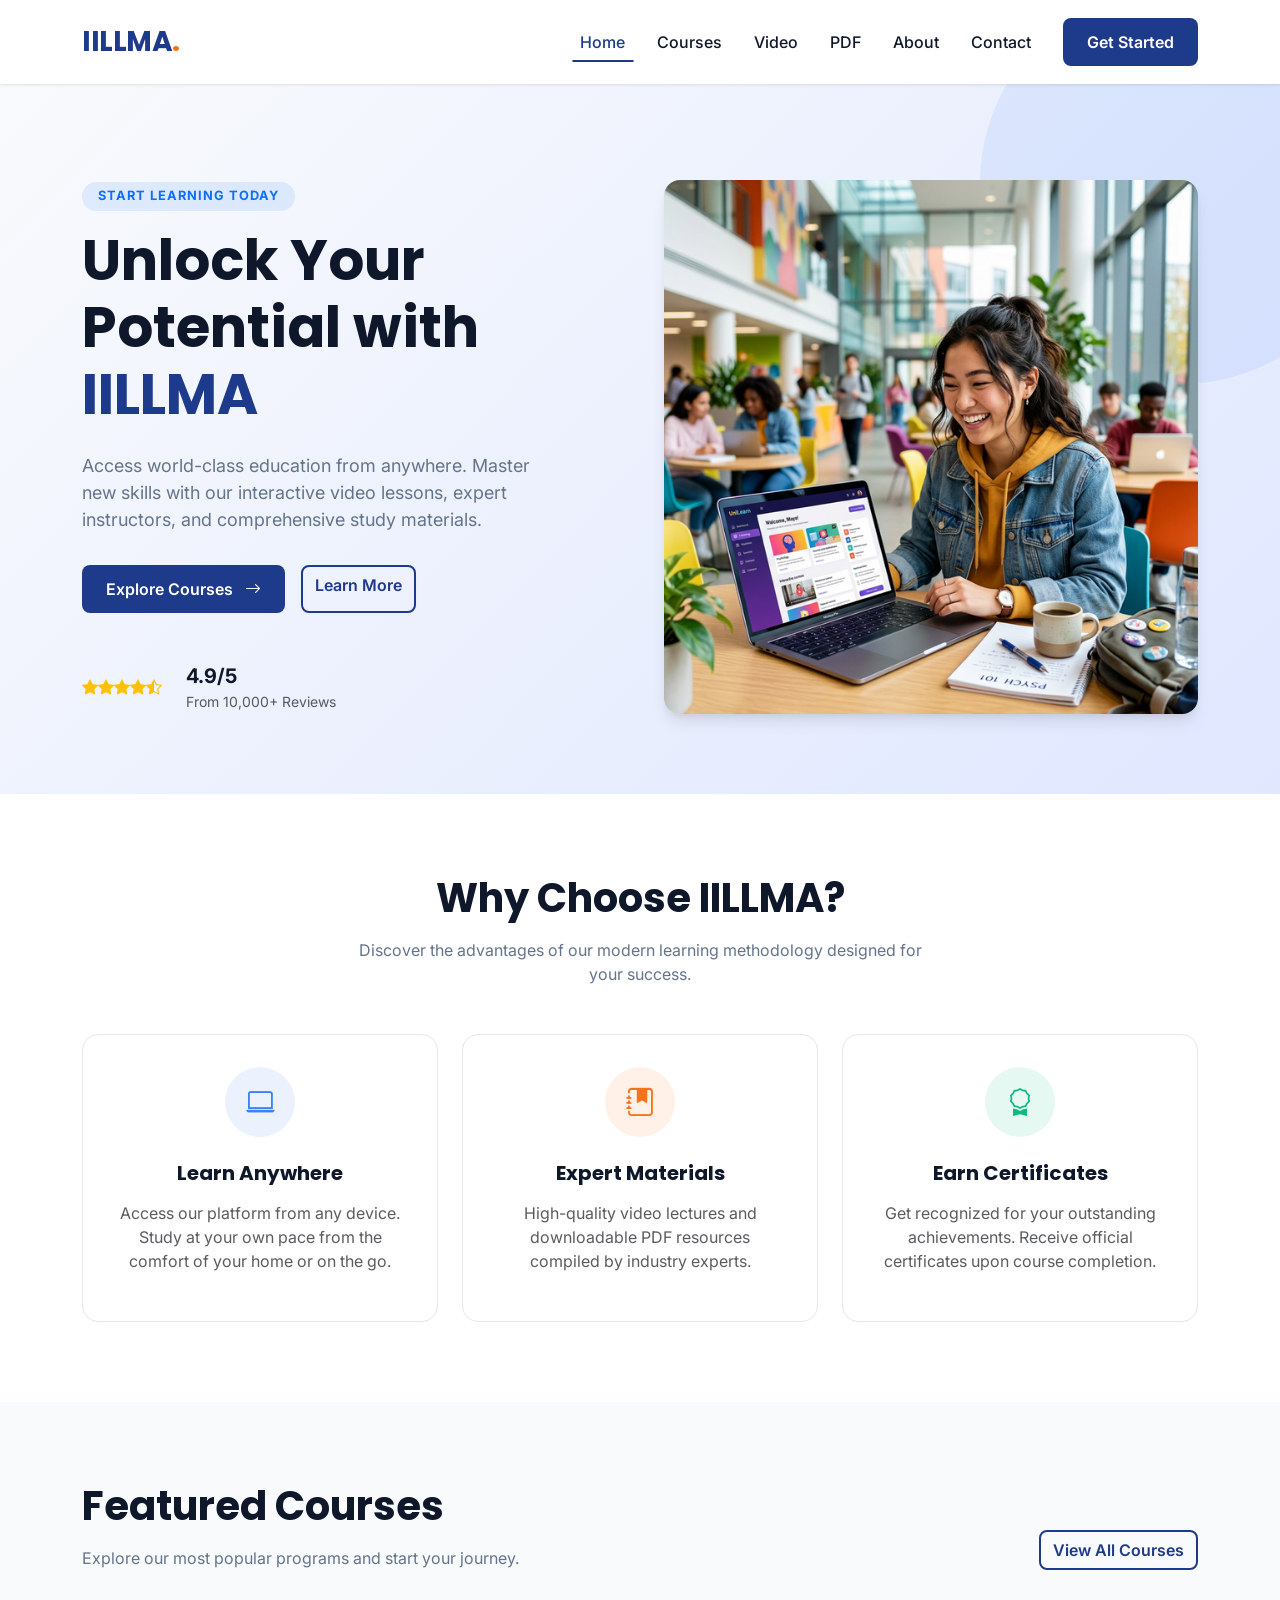
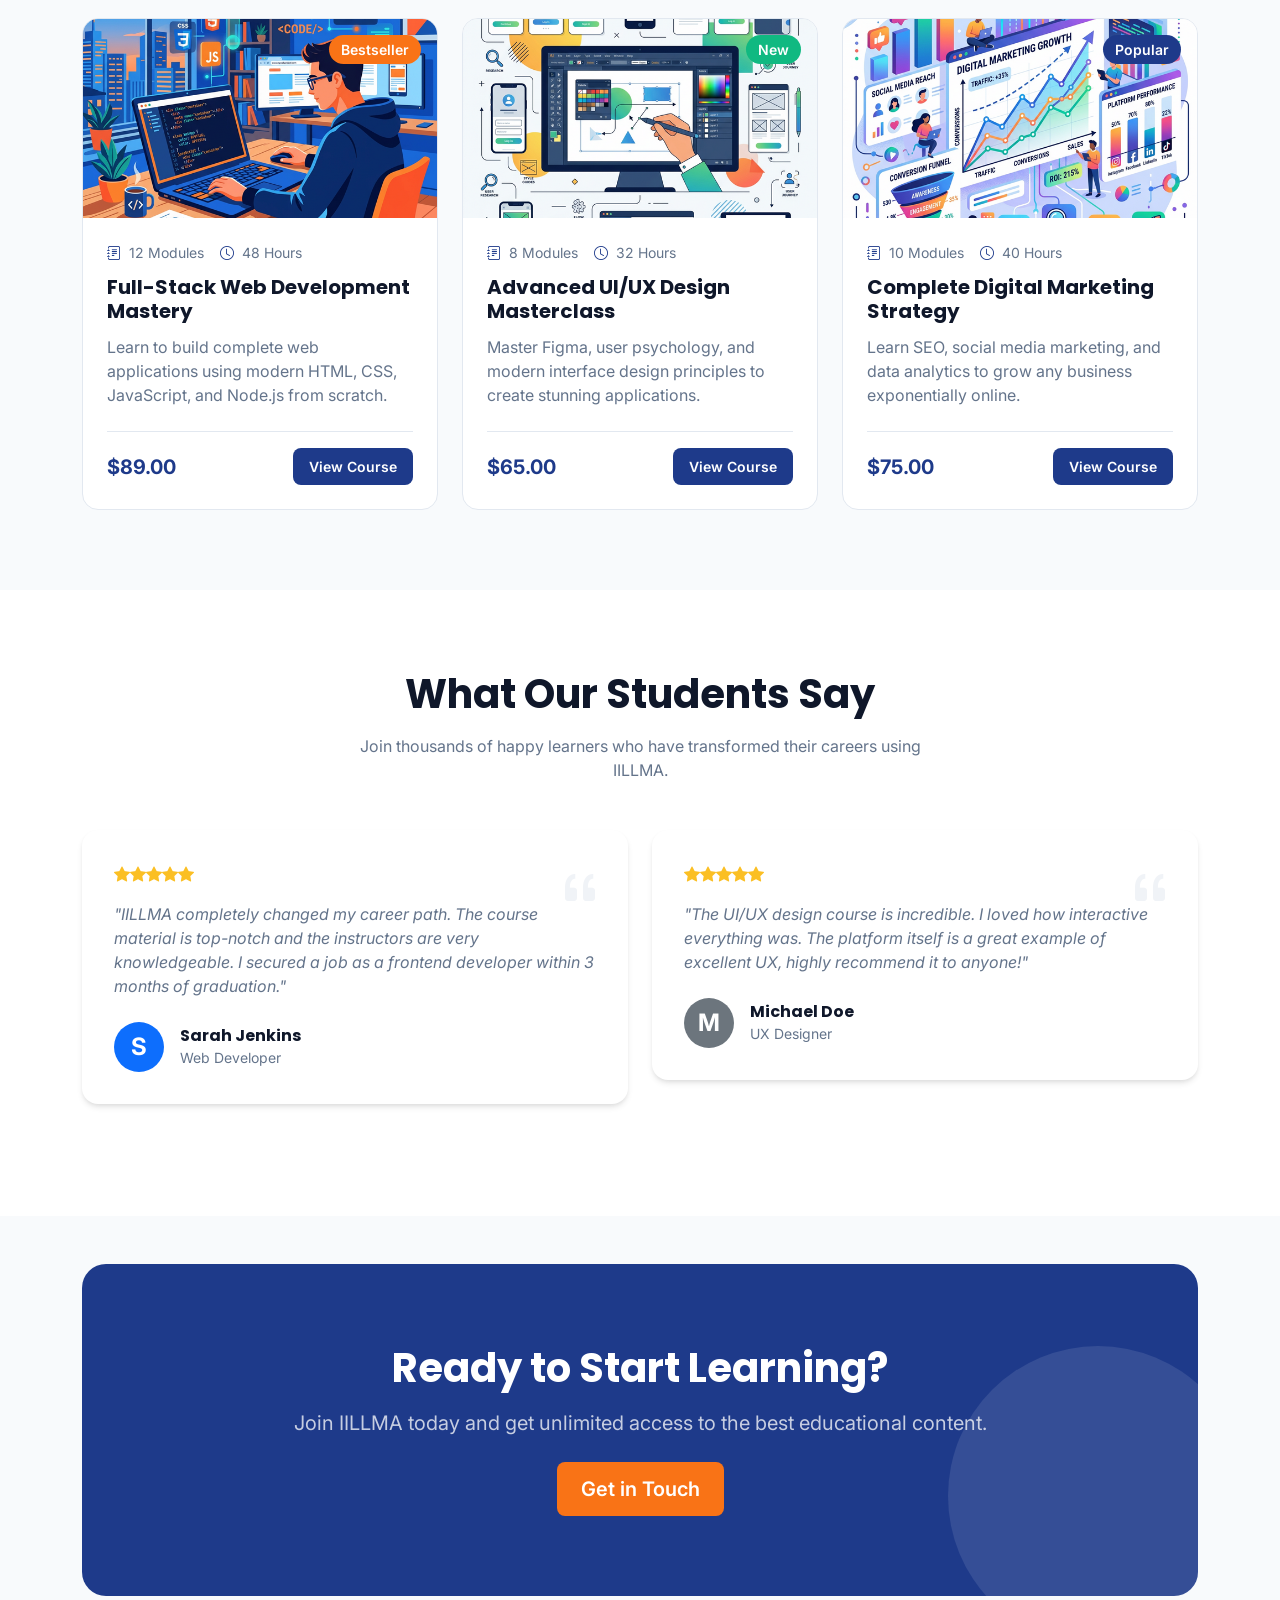
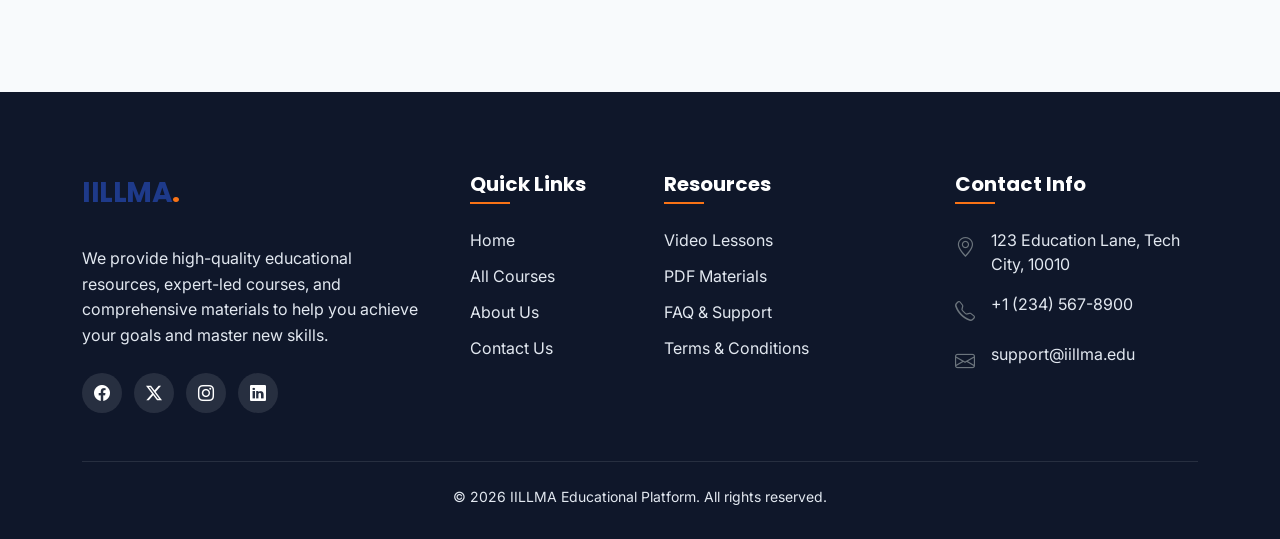
==== iillma/index.html @ f99dbc89 "update" ====
<!DOCTYPE html>
<html lang="en">
<head>
  <meta charset="UTF-8">
  <meta name="viewport" content="width=device-width, initial-scale=1.0">
  <meta name="description" content="IILLMA - Modern Educational Platform. Learn online with high-quality courses, videos, and PDF resources.">
  <title>IILLMA | Modern Educational Platform</title>
  
  <!-- Bootstrap 5 CSS -->
  <link href="https://cdn.jsdelivr.net/npm/bootstrap@5.3.2/dist/css/bootstrap.min.css" rel="stylesheet">
  <!-- Bootstrap Icons -->
  <link rel="stylesheet" href="https://cdn.jsdelivr.net/npm/bootstrap-icons@1.11.1/font/bootstrap-icons.css">
  <!-- Custom CSS -->
  <link rel="stylesheet" href="css/style.css">
</head>
<body>

  <!-- Navigation -->
  <nav class="navbar navbar-expand-lg sticky-top">
    <div class="container">
      <a class="navbar-brand brand-font" href="index.html">IILLMA<span style="color: var(--secondary)">.</span></a>
      <button class="navbar-toggler" type="button" data-bs-toggle="collapse" data-bs-target="#navbarNav">
        <span class="navbar-toggler-icon"></span>
      </button>
      <div class="collapse navbar-collapse" id="navbarNav">
        <ul class="navbar-nav ms-auto align-items-lg-center">
          <li class="nav-item"><a class="nav-link" href="index.html">Home</a></li>
          <li class="nav-item"><a class="nav-link" href="courses.html">Courses</a></li>
          <li class="nav-item"><a class="nav-link" href="video.html">Video</a></li>
          <li class="nav-item"><a class="nav-link" href="pdf.html">PDF</a></li>
          <li class="nav-item"><a class="nav-link" href="about.html">About</a></li>
          <li class="nav-item"><a class="nav-link" href="contact.html">Contact</a></li>
          <li class="nav-item ms-lg-3 mt-3 mt-lg-0">
            <a href="courses.html" class="btn btn-primary-custom d-block d-lg-inline-block">Get Started</a>
          </li>
        </ul>
      </div>
    </div>
  </nav>

  <!-- Hero Section -->
  <section class="hero-section">
    <div class="container">
      <div class="row align-items-center g-5">
        <div class="col-lg-6 hero-content">
          <span class="badge bg-primary bg-opacity-10 text-primary mb-3 py-2 px-3 rounded-pill text-uppercase" style="font-size: 0.8rem; letter-spacing: 1px;">Start Learning Today</span>
          <h1 class="hero-title">Unlock Your Potential with <span>IILLMA</span></h1>
          <p class="hero-subtitle">Access world-class education from anywhere. Master new skills with our interactive video lessons, expert instructors, and comprehensive study materials.</p>
          <div class="d-flex gap-3 flex-wrap">
            <a href="courses.html" class="btn btn-primary-custom">Explore Courses <i class="bi bi-arrow-right ms-2"></i></a>
            <a href="#benefits" class="btn btn-outline-custom">Learn More</a>
          </div>
          
          <div class="d-flex align-items-center mt-5 gap-4">
            <div class="d-flex">
              <i class="bi bi-star-fill text-warning"></i>
              <i class="bi bi-star-fill text-warning"></i>
              <i class="bi bi-star-fill text-warning"></i>
              <i class="bi bi-star-fill text-warning"></i>
              <i class="bi bi-star-half text-warning"></i>
            </div>
            <div>
              <span class="fw-bold fs-5">4.9/5</span>
              <span class="text-muted d-block" style="font-size: 0.875rem;">From 10,000+ Reviews</span>
            </div>
          </div>
        </div>
        <div class="col-lg-6">
          <div class="hero-image-wrapper">
            <img src="images/hero.png" alt="Student learning online" class="hero-image">
          </div>
        </div>
      </div>
    </div>
  </section>

  <!-- Benefits Section -->
  <section id="benefits" class="section-padding bg-white">
    <div class="container">
      <div class="section-title">
        <h2>Why Choose IILLMA?</h2>
        <p>Discover the advantages of our modern learning methodology designed for your success.</p>
      </div>
      <div class="row g-4">
        <div class="col-md-4">
          <div class="feature-box">
            <div class="feature-icon"><i class="bi bi-laptop"></i></div>
            <h4>Learn Anywhere</h4>
            <p class="text-muted">Access our platform from any device. Study at your own pace from the comfort of your home or on the go.</p>
          </div>
        </div>
        <div class="col-md-4">
          <div class="feature-box">
            <div class="feature-icon" style="background: rgba(249, 115, 22, 0.1); color: var(--secondary)"><i class="bi bi-journal-bookmark-fill"></i></div>
            <h4>Expert Materials</h4>
            <p class="text-muted">High-quality video lectures and downloadable PDF resources compiled by industry experts.</p>
          </div>
        </div>
        <div class="col-md-4">
          <div class="feature-box">
            <div class="feature-icon" style="background: rgba(16, 185, 129, 0.1); color: #10b981"><i class="bi bi-award"></i></div>
            <h4>Earn Certificates</h4>
            <p class="text-muted">Get recognized for your outstanding achievements. Receive official certificates upon course completion.</p>
          </div>
        </div>
      </div>
    </div>
  </section>

  <!-- Featured Courses Section -->
  <section class="section-padding">
    <div class="container">
      <div class="d-flex justify-content-between align-items-end mb-5">
        <div class="section-title text-start mb-0">
          <h2>Featured Courses</h2>
          <p>Explore our most popular programs and start your journey.</p>
        </div>
        <a href="courses.html" class="btn btn-outline-custom d-none d-md-inline-block">View All Courses</a>
      </div>
      
      <div class="row g-4">
        <!-- Course 1 -->
        <div class="col-lg-4 col-md-6">
          <div class="modern-card">
            <div class="card-img-wrapper">
              <span class="card-badge">Bestseller</span>
              <img src="images/course1.png" class="card-img-top" alt="Web Development Mastery">
            </div>
            <div class="modern-card-body">
              <div class="card-meta">
                <span><i class="bi bi-journal-text"></i> 12 Modules</span>
                <span><i class="bi bi-clock"></i> 48 Hours</span>
              </div>
              <h3 class="modern-card-title">Full-Stack Web Development Mastery</h3>
              <p class="modern-card-text">Learn to build complete web applications using modern HTML, CSS, JavaScript, and Node.js from scratch.</p>
              <div class="card-footer-custom">
                <span class="course-price">$89.00</span>
                <a href="courses.html" class="btn btn-primary-custom py-2 px-3" style="font-size: 0.875rem;">View Course</a>
              </div>
            </div>
          </div>
        </div>
        
        <!-- Course 2 -->
        <div class="col-lg-4 col-md-6">
          <div class="modern-card">
            <div class="card-img-wrapper">
              <span class="card-badge" style="background: #10b981;">New</span>
              <img src="images/course2.png" class="card-img-top" alt="UI/UX Design Masterclass">
            </div>
            <div class="modern-card-body">
              <div class="card-meta">
                <span><i class="bi bi-journal-text"></i> 8 Modules</span>
                <span><i class="bi bi-clock"></i> 32 Hours</span>
              </div>
              <h3 class="modern-card-title">Advanced UI/UX Design Masterclass</h3>
              <p class="modern-card-text">Master Figma, user psychology, and modern interface design principles to create stunning applications.</p>
              <div class="card-footer-custom">
                <span class="course-price">$65.00</span>
                <a href="courses.html" class="btn btn-primary-custom py-2 px-3" style="font-size: 0.875rem;">View Course</a>
              </div>
            </div>
          </div>
        </div>
        
        <!-- Course 3 -->
        <div class="col-lg-4 col-md-6">
          <div class="modern-card">
            <div class="card-img-wrapper">
              <span class="card-badge" style="background: var(--primary);">Popular</span>
              <img src="images/course3.png" class="card-img-top" alt="Digital Marketing Strategy">
            </div>
            <div class="modern-card-body">
              <div class="card-meta">
                <span><i class="bi bi-journal-text"></i> 10 Modules</span>
                <span><i class="bi bi-clock"></i> 40 Hours</span>
              </div>
              <h3 class="modern-card-title">Complete Digital Marketing Strategy</h3>
              <p class="modern-card-text">Learn SEO, social media marketing, and data analytics to grow any business exponentially online.</p>
              <div class="card-footer-custom">
                <span class="course-price">$75.00</span>
                <a href="courses.html" class="btn btn-primary-custom py-2 px-3" style="font-size: 0.875rem;">View Course</a>
              </div>
            </div>
          </div>
        </div>
      </div>
      <div class="text-center mt-4 d-md-none">
        <a href="courses.html" class="btn btn-outline-custom">View All Courses</a>
      </div>
    </div>
  </section>

  <!-- Testimonials Section -->
  <section class="section-padding bg-white">
    <div class="container">
      <div class="section-title">
        <h2>What Our Students Say</h2>
        <p>Join thousands of happy learners who have transformed their careers using IILLMA.</p>
      </div>
      <div class="row g-4">
        <div class="col-md-6">
          <div class="testimonial-card">
            <i class="bi bi-quote quote-icon"></i>
            <div class="rating">
              <i class="bi bi-star-fill"></i><i class="bi bi-star-fill"></i><i class="bi bi-star-fill"></i><i class="bi bi-star-fill"></i><i class="bi bi-star-fill"></i>
            </div>
            <p class="testimonial-text">"IILLMA completely changed my career path. The course material is top-notch and the instructors are very knowledgeable. I secured a job as a frontend developer within 3 months of graduation."</p>
            <div class="client-info">
              <div class="client-img bg-primary text-white d-flex align-items-center justify-content-center fs-4 fw-bold">S</div>
              <div class="client-details">
                <h5>Sarah Jenkins</h5>
                <span>Web Developer</span>
              </div>
            </div>
          </div>
        </div>
        <div class="col-md-6">
          <div class="testimonial-card">
            <i class="bi bi-quote quote-icon"></i>
            <div class="rating">
              <i class="bi bi-star-fill"></i><i class="bi bi-star-fill"></i><i class="bi bi-star-fill"></i><i class="bi bi-star-fill"></i><i class="bi bi-star-fill"></i>
            </div>
            <p class="testimonial-text">"The UI/UX design course is incredible. I loved how interactive everything was. The platform itself is a great example of excellent UX, highly recommend it to anyone!"</p>
            <div class="client-info">
              <div class="client-img bg-secondary text-white d-flex align-items-center justify-content-center fs-4 fw-bold">M</div>
              <div class="client-details">
                <h5>Michael Doe</h5>
                <span>UX Designer</span>
              </div>
            </div>
          </div>
        </div>
      </div>
    </div>
  </section>

  <!-- Call to Action -->
  <section class="container pb-5">
    <div class="cta-section">
      <div class="row justify-content-center text-center">
        <div class="col-lg-8" style="z-index: 1;">
          <h2 class="cta-title">Ready to Start Learning?</h2>
          <p class="fs-5 mb-4 opacity-75">Join IILLMA today and get unlimited access to the best educational content.</p>
          <a href="contact.html" class="btn btn-secondary-custom btn-lg">Get in Touch</a>
        </div>
      </div>
    </div>
  </section>

  <!-- Footer -->
  <footer class="footer">
    <div class="container">
      <div class="row g-5">
        <div class="col-lg-4 col-md-6">
          <a class="navbar-brand brand-font fs-3 text-white mb-3 d-inline-block" href="index.html">IILLMA<span style="color: var(--secondary)">.</span></a>
          <p class="footer-text mt-3">We provide high-quality educational resources, expert-led courses, and comprehensive materials to help you achieve your goals and master new skills.</p>
          <div class="social-links mt-4">
            <a href="#"><i class="bi bi-facebook"></i></a>
            <a href="#"><i class="bi bi-twitter-x"></i></a>
            <a href="#"><i class="bi bi-instagram"></i></a>
            <a href="#"><i class="bi bi-linkedin"></i></a>
          </div>
        </div>
        <div class="col-lg-2 col-md-6">
          <h4 class="footer-title">Quick Links</h4>
          <ul class="footer-links">
            <li><a href="index.html">Home</a></li>
            <li><a href="courses.html">All Courses</a></li>
            <li><a href="about.html">About Us</a></li>
            <li><a href="contact.html">Contact Us</a></li>
          </ul>
        </div>
        <div class="col-lg-3 col-md-6">
          <h4 class="footer-title">Resources</h4>
          <ul class="footer-links">
            <li><a href="video.html">Video Lessons</a></li>
            <li><a href="pdf.html">PDF Materials</a></li>
            <li><a href="#">FAQ & Support</a></li>
            <li><a href="#">Terms & Conditions</a></li>
          </ul>
        </div>
        <div class="col-lg-3 col-md-6">
          <h4 class="footer-title">Contact Info</h4>
          <ul class="footer-links" style="color: var(--gray-light)">
            <li class="d-flex mb-3"><i class="bi bi-geo-alt text-secondary me-3 mt-1 fs-5"></i> 123 Education Lane, Tech City, 10010</li>
            <li class="d-flex mb-3"><i class="bi bi-telephone text-secondary me-3 mt-1 fs-5"></i> +1 (234) 567-8900</li>
            <li class="d-flex mb-3"><i class="bi bi-envelope text-secondary me-3 mt-1 fs-5"></i> support@iillma.edu</li>
          </ul>
        </div>
      </div>
      <div class="footer-bottom">
        <p class="mb-0">&copy; <span id="currentYear"></span> IILLMA Educational Platform. All rights reserved.</p>
      </div>
    </div>
  </footer>

  <!-- Scripts -->
  <script src="https://cdn.jsdelivr.net/npm/bootstrap@5.3.2/dist/js/bootstrap.bundle.min.js"></script>
  <script src="js/script.js"></script>
</body>
</html>
---- iillma/css/style.css ----
/* --- Custom Properties --- */
@import url('https://fonts.googleapis.com/css2?family=Inter:wght@300;400;500;600;700;800&family=Poppins:wght@500;600;700&display=swap');

:root {
  --primary: #1e3a8a; /* Deep Indigo */
  --primary-light: #3b82f6; 
  --secondary: #f97316; /* Vibrant Orange */
  --secondary-hover: #ea580c;
  --dark: #0f172a;
  --light: #f8fafc;
  --gray: #64748b;
  --gray-light: #e2e8f0;
  --white: #ffffff;
  
  --shadow-sm: 0 1px 3px rgba(0, 0, 0, 0.1);
  --shadow-md: 0 4px 6px -1px rgba(0, 0, 0, 0.1), 0 2px 4px -1px rgba(0, 0, 0, 0.06);
  --shadow-lg: 0 10px 15px -3px rgba(0, 0, 0, 0.1), 0 4px 6px -2px rgba(0, 0, 0, 0.05);
  --shadow-hover: 0 20px 25px -5px rgba(0, 0, 0, 0.1), 0 10px 10px -5px rgba(0, 0, 0, 0.04);
  
  --radius-sm: 0.375rem;
  --radius-md: 0.5rem;
  --radius-lg: 1rem;
  --radius-xl: 1.5rem;
  
  --transition-fast: 0.2s ease;
  --transition-normal: 0.3s ease-in-out;
}

/* --- Global Styles --- */
body {
  font-family: 'Inter', sans-serif;
  color: var(--dark);
  background-color: var(--light);
  overflow-x: hidden;
}

h1, h2, h3, h4, h5, h6, .brand-font {
  font-family: 'Poppins', sans-serif;
  font-weight: 700;
}

a {
  text-decoration: none;
  transition: var(--transition-normal);
}

.btn-primary-custom {
  background-color: var(--primary);
  color: var(--white);
  padding: 0.75rem 1.5rem;
  border-radius: var(--radius-md);
  font-weight: 600;
  border: none;
  transition: var(--transition-normal);
}
.btn-primary-custom:hover {
  background-color: var(--primary-light);
  color: var(--white);
  transform: translateY(-2px);
  box-shadow: var(--shadow-md);
}

.btn-secondary-custom {
  background-color: var(--secondary);
  color: var(--white);
  padding: 0.75rem 1.5rem;
  border-radius: var(--radius-md);
  font-weight: 600;
  border: none;
  transition: var(--transition-normal);
}
.btn-secondary-custom:hover {
  background-color: var(--secondary-hover);
  color: var(--white);
  transform: translateY(-2px);
  box-shadow: var(--shadow-md);
}

.btn-outline-custom {
  background-color: transparent;
  color: var(--primary);
  border: 2px solid var(--primary);
  padding: 0.7s 1.5rem;
  border-radius: var(--radius-md);
  font-weight: 600;
  transition: var(--transition-normal);
}
.btn-outline-custom:hover {
  background-color: var(--primary);
  color: var(--white);
  transform: translateY(-2px);
}

/* --- Navigation --- */
.navbar {
  padding: 1rem 0;
  transition: var(--transition-normal);
  background: var(--white);
  box-shadow: var(--shadow-sm);
}
.navbar.sticky-top.scrolled {
  padding: 0.5rem 0;
  box-shadow: var(--shadow-md);
  background-color: rgba(255, 255, 255, 0.95);
  backdrop-filter: blur(10px);
}
.navbar-brand {
  font-size: 1.75rem;
  color: var(--primary) !important;
  letter-spacing: -0.5px;
}
.navbar-brand span {
  color: var(--secondary);
}
.nav-link {
  font-weight: 500;
  color: var(--dark) !important;
  margin: 0 0.5rem;
  position: relative;
}
.nav-link:hover, .nav-link.active {
  color: var(--primary) !important;
}
.nav-link::after {
  content: '';
  position: absolute;
  width: 0;
  height: 2px;
  bottom: 0;
  left: 50%;
  background-color: var(--primary);
  transition: var(--transition-normal);
  transform: translateX(-50%);
}
.nav-link:hover::after, .nav-link.active::after {
  width: 100%;
}

/* --- Hero Section --- */
.hero-section {
  padding: 6rem 0 5rem;
  background: linear-gradient(135deg, var(--light) 0%, #e0e7ff 100%);
  position: relative;
  overflow: hidden;
}
.hero-section::before {
  content: '';
  position: absolute;
  top: -100px;
  right: -100px;
  width: 400px;
  height: 400px;
  background: var(--primary-light);
  opacity: 0.1;
  border-radius: 50%;
  z-index: 0;
}
.hero-content {
  position: relative;
  z-index: 1;
}
.hero-title {
  font-size: 3.5rem;
  line-height: 1.2;
  margin-bottom: 1.5rem;
  color: var(--dark);
}
.hero-title span {
  color: var(--primary);
}
.hero-subtitle {
  font-size: 1.125rem;
  color: var(--gray);
  margin-bottom: 2rem;
  max-width: 90%;
}
.hero-image-wrapper {
  position: relative;
  border-radius: var(--radius-lg);
  box-shadow: var(--shadow-xl);
  animation: float 6s ease-in-out infinite;
}
.hero-image {
  border-radius: var(--radius-lg);
  box-shadow: var(--shadow-lg);
  width: 100%;
}

@keyframes float {
  0% { transform: translateY(0px); }
  50% { transform: translateY(-15px); }
  100% { transform: translateY(0px); }
}

/* --- Sections Common --- */
.section-padding {
  padding: 5rem 0;
}
.section-title {
  text-align: center;
  margin-bottom: 3rem;
}
.section-title h2 {
  font-size: 2.5rem;
  color: var(--dark);
  margin-bottom: 1rem;
}
.section-title p {
  color: var(--gray);
  max-width: 600px;
  margin: 0 auto;
}

/* --- Cards --- */
.modern-card {
  background: var(--white);
  border-radius: var(--radius-lg);
  border: 1px solid var(--gray-light);
  overflow: hidden;
  transition: var(--transition-normal);
  height: 100%;
  display: flex;
  flex-direction: column;
}
.modern-card:hover {
  transform: translateY(-10px);
  box-shadow: var(--shadow-hover);
  border-color: transparent;
}
.card-img-wrapper {
  overflow: hidden;
  position: relative;
}
.card-img-top {
  transition: var(--transition-normal);
  aspect-ratio: 16/9;
  object-fit: cover;
}
.modern-card:hover .card-img-top {
  transform: scale(1.05);
}
.card-badge {
  position: absolute;
  top: 1rem;
  right: 1rem;
  background: var(--secondary);
  color: var(--white);
  padding: 0.25rem 0.75rem;
  border-radius: 2rem;
  font-size: 0.875rem;
  font-weight: 600;
}
.modern-card-body {
  padding: 1.5rem;
  flex-grow: 1;
  display: flex;
  flex-direction: column;
}
.card-meta {
  display: flex;
  gap: 1rem;
  color: var(--gray);
  font-size: 0.875rem;
  margin-bottom: 0.75rem;
}
.card-meta i {
  color: var(--primary);
  margin-right: 0.25rem;
}
.modern-card-title {
  font-size: 1.25rem;
  margin-bottom: 0.75rem;
  color: var(--dark);
}
.modern-card-text {
  color: var(--gray);
  margin-bottom: 1.5rem;
  flex-grow: 1;
}
.card-footer-custom {
  display: flex;
  justify-content: space-between;
  align-items: center;
  padding-top: 1rem;
  border-top: 1px solid var(--gray-light);
}
.course-price {
  font-weight: 700;
  color: var(--primary);
  font-size: 1.25rem;
}

/* --- Features / Benefits --- */
.feature-box {
  background: var(--white);
  padding: 2rem;
  border-radius: var(--radius-lg);
  text-align: center;
  transition: var(--transition-normal);
  border: 1px solid var(--gray-light);
}
.feature-box:hover {
  box-shadow: var(--shadow-lg);
  border-color: var(--primary-light);
  transform: translateY(-5px);
}
.feature-icon {
  width: 70px;
  height: 70px;
  background: rgba(59, 130, 246, 0.1);
  color: var(--primary-light);
  border-radius: 50%;
  display: flex;
  align-items: center;
  justify-content: center;
  font-size: 1.75rem;
  margin: 0 auto 1.5rem;
  transition: var(--transition-normal);
}
.feature-box:hover .feature-icon {
  background: var(--primary-light);
  color: var(--white);
}
.feature-box h4 {
  margin-bottom: 1rem;
  font-size: 1.25rem;
}

/* --- Testimonials --- */
.testimonial-card {
  background: var(--white);
  padding: 2rem;
  border-radius: var(--radius-lg);
  box-shadow: var(--shadow-md);
  margin-bottom: 2rem;
  position: relative;
}
.quote-icon {
  position: absolute;
  top: 1.5rem;
  right: 1.5rem;
  font-size: 3rem;
  color: var(--gray-light);
  opacity: 0.5;
}
.testimonial-text {
  font-style: italic;
  color: var(--gray);
  margin-bottom: 1.5rem;
  position: relative;
  z-index: 1;
}
.client-info {
  display: flex;
  align-items: center;
}
.client-img {
  width: 50px;
  height: 50px;
  border-radius: 50%;
  margin-right: 1rem;
  object-fit: cover;
}
.client-details h5 {
  margin: 0;
  font-size: 1rem;
}
.client-details span {
  font-size: 0.875rem;
  color: var(--gray);
}
.rating {
  color: #fbbf24;
  margin-bottom: 1rem;
}

/* --- CTA Section --- */
.cta-section {
  background: var(--primary);
  color: var(--white);
  padding: 5rem 0;
  border-radius: var(--radius-xl);
  margin: 3rem 0;
  position: relative;
  overflow: hidden;
}
.cta-section::after {
  content: '';
  position: absolute;
  bottom: -50px;
  right: -50px;
  width: 300px;
  height: 300px;
  background: rgba(255,255,255,0.1);
  border-radius: 50%;
}
.cta-title {
  font-size: 2.5rem;
  margin-bottom: 1rem;
}

/* --- Footer --- */
.footer {
  background: var(--dark);
  color: var(--white);
  padding: 5rem 0 2rem;
}
.footer-title {
  color: var(--white);
  font-size: 1.25rem;
  margin-bottom: 1.5rem;
  position: relative;
  padding-bottom: 0.5rem;
}
.footer-title::after {
  content: '';
  position: absolute;
  left: 0;
  bottom: 0;
  width: 40px;
  height: 2px;
  background: var(--secondary);
}
.footer-text {
  color: var(--gray-light);
  line-height: 1.6;
}
.footer-links {
  list-style: none;
  padding: 0;
}
.footer-links li {
  margin-bottom: 0.75rem;
}
.footer-links a {
  color: var(--gray-light);
  transition: var(--transition-fast);
}
.footer-links a:hover {
  color: var(--secondary);
  padding-left: 5px;
}
.social-links a {
  display: inline-flex;
  align-items: center;
  justify-content: center;
  width: 40px;
  height: 40px;
  background: rgba(255,255,255,0.1);
  color: var(--white);
  border-radius: 50%;
  margin-right: 0.5rem;
  transition: var(--transition-fast);
}
.social-links a:hover {
  background: var(--secondary);
  transform: translateY(-3px);
}
.footer-bottom {
  margin-top: 3rem;
  padding-top: 1.5rem;
  border-top: 1px solid rgba(255,255,255,0.1);
  text-align: center;
  color: var(--gray-light);
  font-size: 0.875rem;
}

/* --- Video Page Specifics --- */
.video-player-wrapper {
  border-radius: var(--radius-lg);
  overflow: hidden;
  box-shadow: var(--shadow-lg);
  background: #000;
  aspect-ratio: 16/9;
  margin-bottom: 2rem;
}
.video-thumbnail {
  position: relative;
  border-radius: var(--radius-md);
  overflow: hidden;
  cursor: pointer;
  background: #000;
}
.video-thumbnail img {
  width: 100%;
  aspect-ratio: 16/9;
  object-fit: cover;
  opacity: 0.8;
  transition: var(--transition-normal);
}
.video-thumbnail:hover img {
  opacity: 0.5;
  transform: scale(1.05);
}
.play-icon {
  position: absolute;
  top: 50%;
  left: 50%;
  transform: translate(-50%, -50%);
  width: 50px;
  height: 50px;
  background: rgba(255,255,255,0.9);
  border-radius: 50%;
  display: flex;
  align-items: center;
  justify-content: center;
  color: var(--primary);
  font-size: 1.5rem;
  transition: var(--transition-fast);
  z-index: 2;
}
.video-thumbnail:hover .play-icon {
  background: var(--secondary);
  color: var(--white);
  transform: translate(-50%, -50%) scale(1.1);
}
.video-info {
  padding: 1rem 0;
}
.video-info h5 {
  margin-bottom: 0.25rem;
  font-size: 1rem;
}
.video-info p {
  color: var(--gray);
  font-size: 0.875rem;
  margin: 0;
}

/* --- PDF Page Specifics --- */
.pdf-card {
  display: flex;
  align-items: center;
  background: var(--white);
  padding: 1.5rem;
  border-radius: var(--radius-md);
  border: 1px solid var(--gray-light);
  transition: var(--transition-normal);
  margin-bottom: 1rem;
}
.pdf-card:hover {
  box-shadow: var(--shadow-md);
  border-color: var(--primary-light);
  transform: translateY(-2px);
}
.pdf-icon {
  font-size: 2.5rem;
  color: #ef4444; /* red for pdf */
  margin-right: 1.5rem;
}
.pdf-info {
  flex-grow: 1;
}
.pdf-info h5 {
  margin: 0 0 0.5rem;
}
.pdf-meta {
  color: var(--gray);
  font-size: 0.875rem;
  display: flex;
  gap: 1rem;
}

/* --- About Page Specifics --- */
.team-member {
  text-align: center;
  margin-bottom: 2rem;
}
.team-member img {
  width: 150px;
  height: 150px;
  border-radius: 50%;
  object-fit: cover;
  margin-bottom: 1rem;
  border: 4px solid var(--white);
  box-shadow: var(--shadow-md);
  transition: var(--transition-normal);
}
.team-member:hover img {
  transform: scale(1.05);
  border-color: var(--primary-light);
}
.team-member h4 {
  margin-bottom: 0.25rem;
}
.team-member p {
  color: var(--primary);
  font-size: 0.875rem;
  margin-bottom: 1rem;
}
.team-social a {
  color: var(--gray);
  margin: 0 0.25rem;
  transition: var(--transition-fast);
}
.team-social a:hover {
  color: var(--primary);
}

/* --- Contact Page Specifics --- */
.contact-info-card {
  background: var(--primary);
  color: var(--white);
  padding: 3rem;
  border-radius: var(--radius-lg);
  height: 100%;
}
.contact-info-item {
  display: flex;
  margin-bottom: 2rem;
}
.contact-info-icon {
  width: 50px;
  height: 50px;
  background: rgba(255,255,255,0.1);
  border-radius: 50%;
  display: flex;
  align-items: center;
  justify-content: center;
  font-size: 1.25rem;
  margin-right: 1rem;
  flex-shrink: 0;
}
.contact-info-text h4 {
  margin-top: 0;
  margin-bottom: 0.5rem;
  font-size: 1.125rem;
}
.contact-info-text p {
  color: rgba(255,255,255,0.8);
  margin: 0;
}
.contact-form {
  padding: 2rem;
  background: var(--white);
  border-radius: var(--radius-lg);
  box-shadow: var(--shadow-md);
}
.form-control, .form-select {
  padding: 0.75rem 1rem;
  border-radius: var(--radius-sm);
  border: 1px solid var(--gray-light);
}
.form-control:focus, .form-select:focus {
  box-shadow: 0 0 0 3px rgba(59, 130, 246, 0.25);
  border-color: var(--primary-light);
}

/* Page Header */
.page-header {
  padding: 5rem 0 3rem;
  background: var(--dark);
  color: var(--white);
  text-align: center;
}
.page-header h1 {
  font-size: 3rem;
  margin-bottom: 0.5rem;
}
.breadcrumb {
  justify-content: center;
  background: transparent;
  padding: 0;
  margin: 0;
}
.breadcrumb-item a {
  color: var(--primary-light);
}
.breadcrumb-item.active {
  color: var(--gray-light);
}
.breadcrumb-item + .breadcrumb-item::before {
  color: var(--gray);
}

/* Responsive Overrides */
@media (max-width: 768px) {
  .hero-title {
    font-size: 2.5rem;
  }
  .hero-section {
    padding: 4rem 0 3rem;
  }
  .section-padding {
    padding: 3rem 0;
  }
}
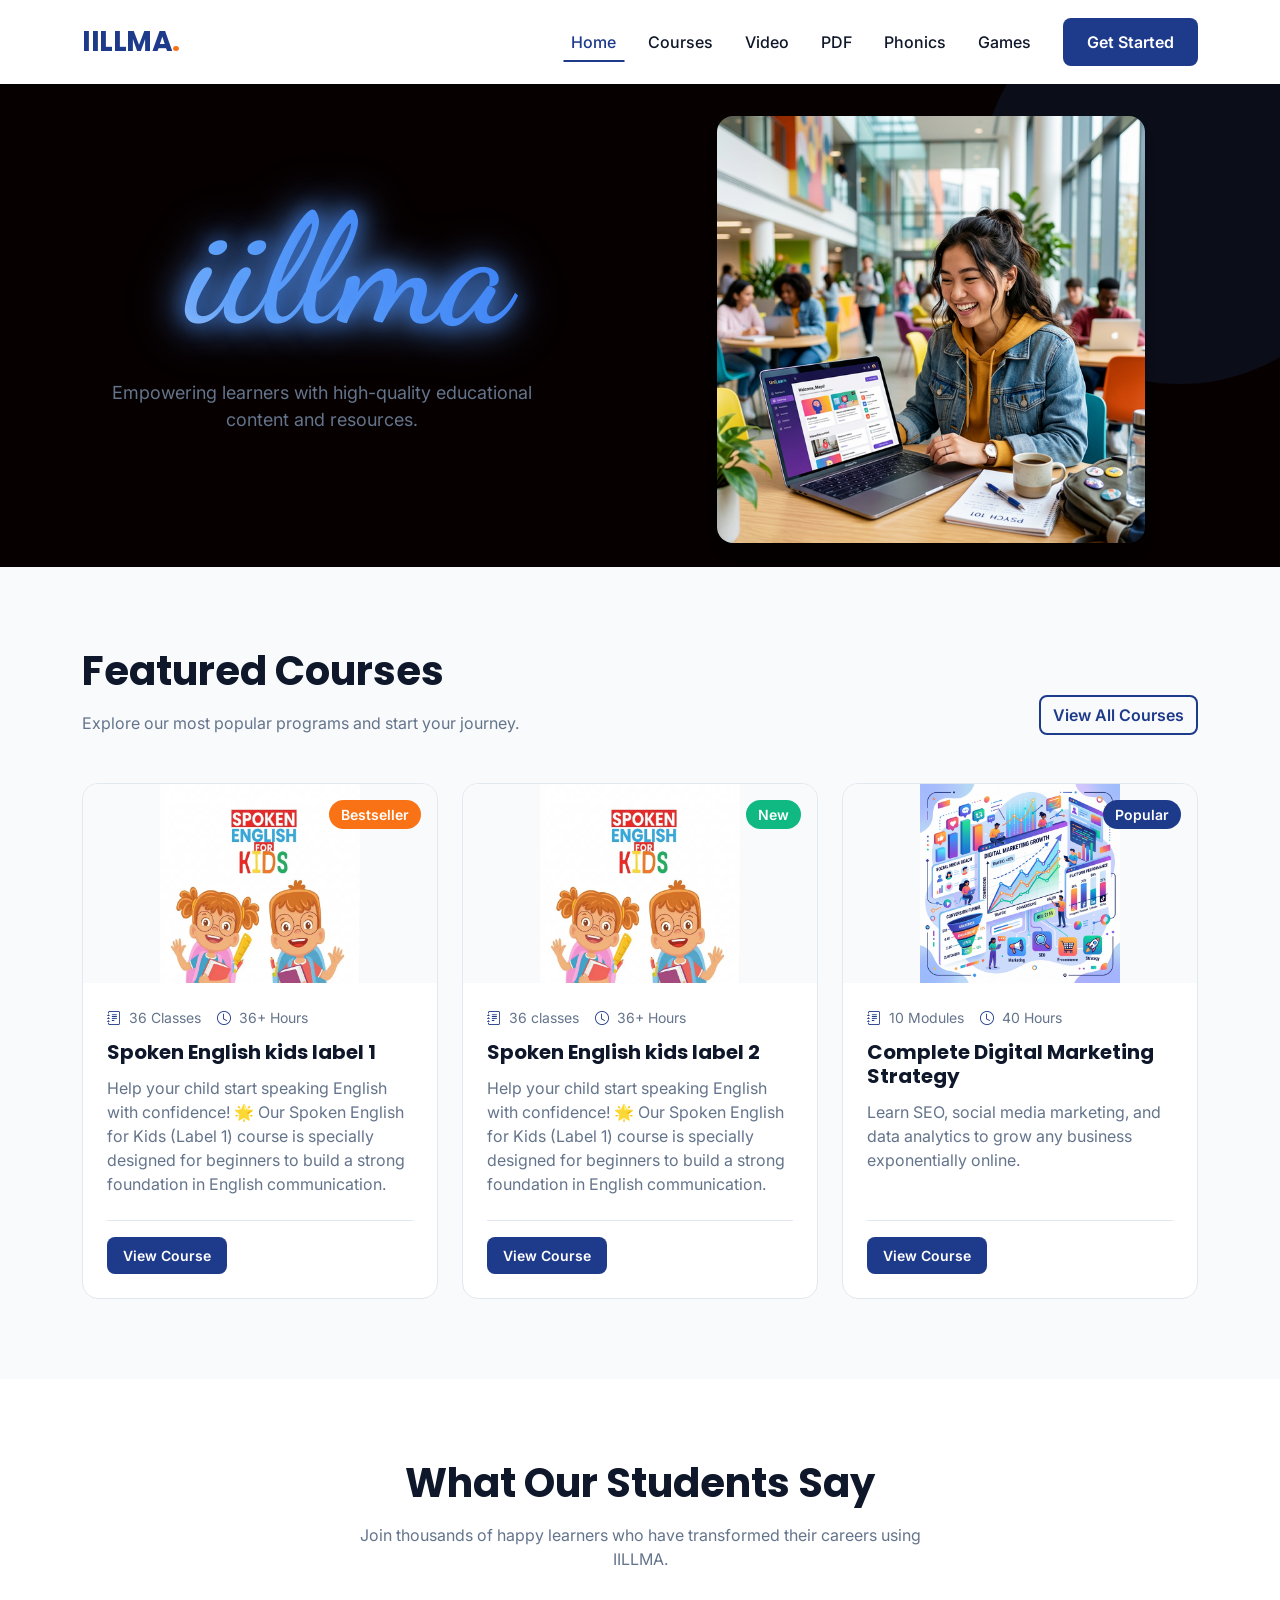
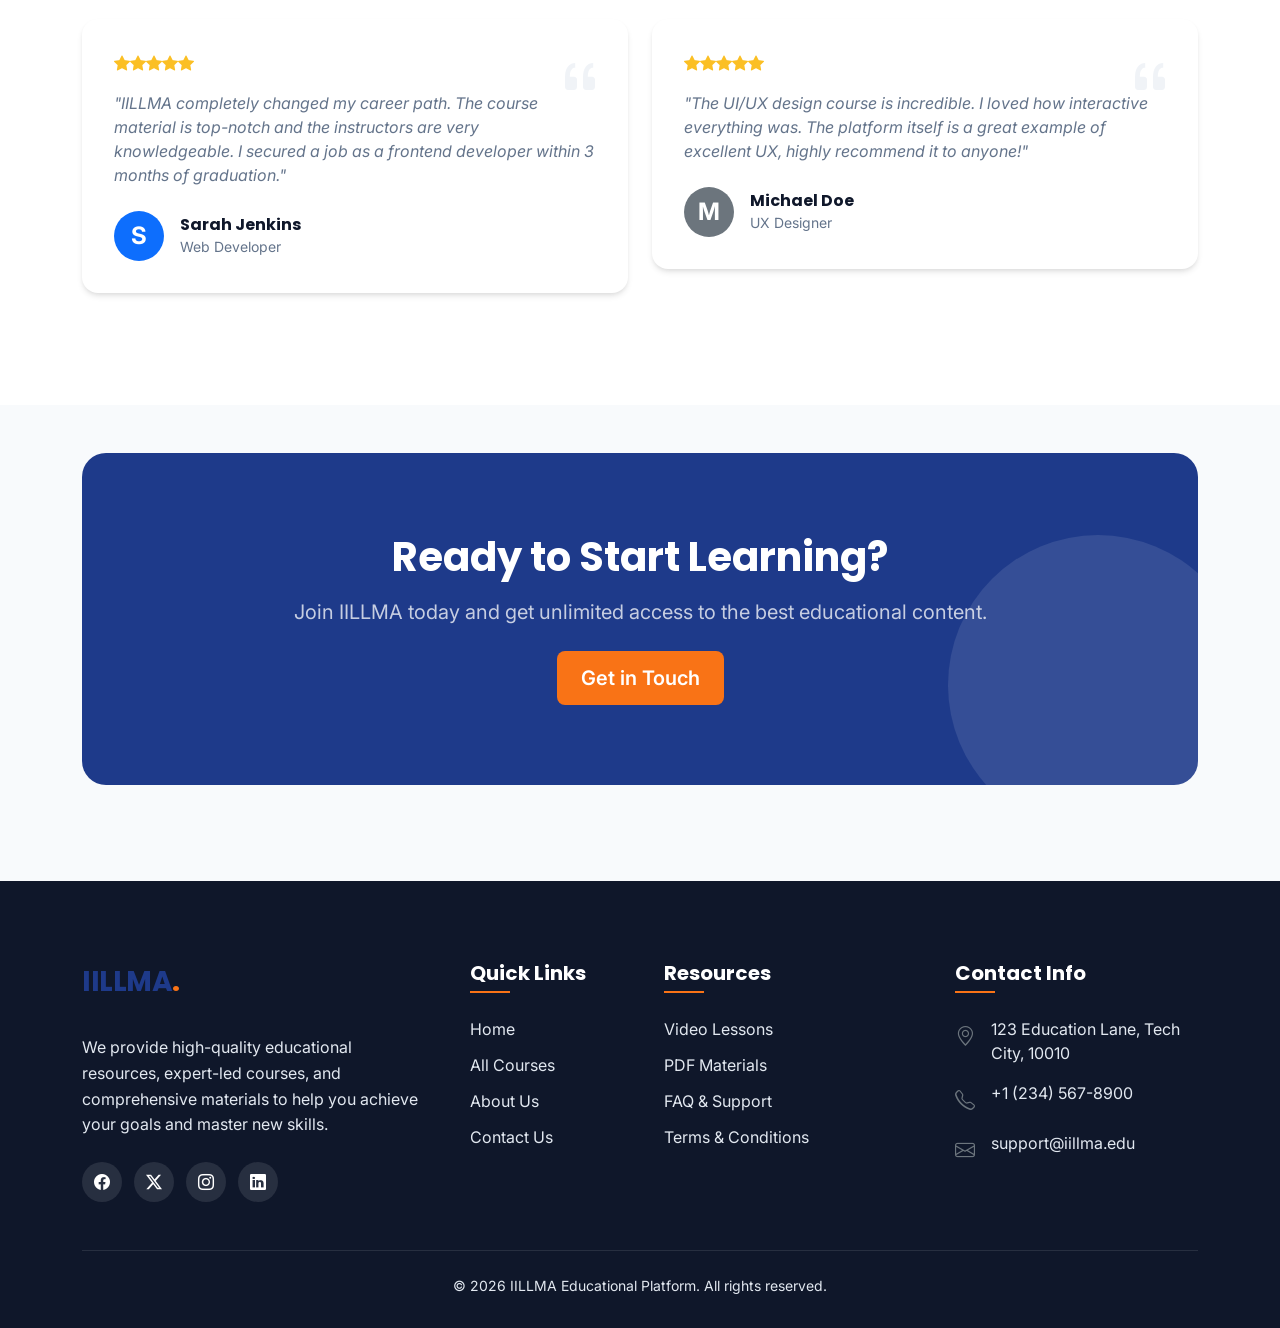
==== commit 74bde120: "update index.html, style.css, and script.js" ====
--- a/iillma/index.html
+++ b/iillma/index.html
@@ -25,13 +25,13 @@
       <div class="collapse navbar-collapse" id="navbarNav">
         <ul class="navbar-nav ms-auto align-items-lg-center">
           <li class="nav-item"><a class="nav-link" href="index.html">Home</a></li>
-          <li class="nav-item"><a class="nav-link" href="courses.html">Courses</a></li>
-          <li class="nav-item"><a class="nav-link" href="video.html">Video</a></li>
-          <li class="nav-item"><a class="nav-link" href="pdf.html">PDF</a></li>
-          <li class="nav-item"><a class="nav-link" href="about.html">About</a></li>
-          <li class="nav-item"><a class="nav-link" href="contact.html">Contact</a></li>
+          <li class="nav-item"><a class="nav-link" href="#courses">Courses</a></li>
+          <li class="nav-item"><a class="nav-link" href="#video">Video</a></li>
+          <li class="nav-item"><a class="nav-link" href="#">PDF</a></li>
+          <li class="nav-item"><a class="nav-link" href="#">Phonics</a></li>
+          <li class="nav-item"><a class="nav-link" href="#">Games</a></li>
           <li class="nav-item ms-lg-3 mt-3 mt-lg-0">
-            <a href="courses.html" class="btn btn-primary-custom d-block d-lg-inline-block">Get Started</a>
+            <a href="#" class="btn btn-primary-custom d-block d-lg-inline-block">Get Started</a>
           </li>
         </ul>
       </div>
@@ -43,64 +43,12 @@
     <div class="container">
       <div class="row align-items-center g-5">
         <div class="col-lg-6 hero-content">
-          <span class="badge bg-primary bg-opacity-10 text-primary mb-3 py-2 px-3 rounded-pill text-uppercase" style="font-size: 0.8rem; letter-spacing: 1px;">Start Learning Today</span>
-          <h1 class="hero-title">Unlock Your Potential with <span>IILLMA</span></h1>
-          <p class="hero-subtitle">Access world-class education from anywhere. Master new skills with our interactive video lessons, expert instructors, and comprehensive study materials.</p>
-          <div class="d-flex gap-3 flex-wrap">
-            <a href="courses.html" class="btn btn-primary-custom">Explore Courses <i class="bi bi-arrow-right ms-2"></i></a>
-            <a href="#benefits" class="btn btn-outline-custom">Learn More</a>
-          </div>
-          
-          <div class="d-flex align-items-center mt-5 gap-4">
-            <div class="d-flex">
-              <i class="bi bi-star-fill text-warning"></i>
-              <i class="bi bi-star-fill text-warning"></i>
-              <i class="bi bi-star-fill text-warning"></i>
-              <i class="bi bi-star-fill text-warning"></i>
-              <i class="bi bi-star-half text-warning"></i>
-            </div>
-            <div>
-              <span class="fw-bold fs-5">4.9/5</span>
-              <span class="text-muted d-block" style="font-size: 0.875rem;">From 10,000+ Reviews</span>
-            </div>
-          </div>
+          <h1 class="calligraphy">iillma</h1>
+          <p class="hero-subtitle">Empowering learners with high-quality educational content and resources.</p>
         </div>
         <div class="col-lg-6">
           <div class="hero-image-wrapper">
-            <img src="images/hero.png" alt="Student learning online" class="hero-image">
-          </div>
-        </div>
-      </div>
-    </div>
-  </section>
-
-  <!-- Benefits Section -->
-  <section id="benefits" class="section-padding bg-white">
-    <div class="container">
-      <div class="section-title">
-        <h2>Why Choose IILLMA?</h2>
-        <p>Discover the advantages of our modern learning methodology designed for your success.</p>
-      </div>
-      <div class="row g-4">
-        <div class="col-md-4">
-          <div class="feature-box">
-            <div class="feature-icon"><i class="bi bi-laptop"></i></div>
-            <h4>Learn Anywhere</h4>
-            <p class="text-muted">Access our platform from any device. Study at your own pace from the comfort of your home or on the go.</p>
-          </div>
-        </div>
-        <div class="col-md-4">
-          <div class="feature-box">
-            <div class="feature-icon" style="background: rgba(249, 115, 22, 0.1); color: var(--secondary)"><i class="bi bi-journal-bookmark-fill"></i></div>
-            <h4>Expert Materials</h4>
-            <p class="text-muted">High-quality video lectures and downloadable PDF resources compiled by industry experts.</p>
-          </div>
-        </div>
-        <div class="col-md-4">
-          <div class="feature-box">
-            <div class="feature-icon" style="background: rgba(16, 185, 129, 0.1); color: #10b981"><i class="bi bi-award"></i></div>
-            <h4>Earn Certificates</h4>
-            <p class="text-muted">Get recognized for your outstanding achievements. Receive official certificates upon course completion.</p>
+            <img id="heroSlide" src="images/hero.png" alt="Student learning online" class="hero-image">
           </div>
         </div>
       </div>
@@ -124,17 +72,18 @@
           <div class="modern-card">
             <div class="card-img-wrapper">
               <span class="card-badge">Bestseller</span>
-              <img src="images/course1.png" class="card-img-top" alt="Web Development Mastery">
+              <img src="images/SpokenKids.webp" class="card-img-top" alt="Web Development Mastery">
             </div>
             <div class="modern-card-body">
               <div class="card-meta">
-                <span><i class="bi bi-journal-text"></i> 12 Modules</span>
-                <span><i class="bi bi-clock"></i> 48 Hours</span>
-              </div>
-              <h3 class="modern-card-title">Full-Stack Web Development Mastery</h3>
-              <p class="modern-card-text">Learn to build complete web applications using modern HTML, CSS, JavaScript, and Node.js from scratch.</p>
+                <span><i class="bi bi-journal-text"></i> 36 Classes</span>
+                <span><i class="bi bi-clock"></i> 36+ Hours</span>
+              </div>
+              <h3 class="modern-card-title">Spoken English kids label 1</h3>
+              <p class="modern-card-text">Help your child start speaking English with confidence! 🌟
+Our Spoken English for Kids (Label 1) course is specially designed for beginners to build a strong foundation in English communication.</p>
               <div class="card-footer-custom">
-                <span class="course-price">$89.00</span>
+                <!-- <span class="course-price">$89.00</span> -->
                 <a href="courses.html" class="btn btn-primary-custom py-2 px-3" style="font-size: 0.875rem;">View Course</a>
               </div>
             </div>
@@ -146,17 +95,18 @@
           <div class="modern-card">
             <div class="card-img-wrapper">
               <span class="card-badge" style="background: #10b981;">New</span>
-              <img src="images/course2.png" class="card-img-top" alt="UI/UX Design Masterclass">
+              <img src="images/SpokenKids.webp" class="card-img-top" alt="UI/UX Design Masterclass">
             </div>
             <div class="modern-card-body">
               <div class="card-meta">
-                <span><i class="bi bi-journal-text"></i> 8 Modules</span>
-                <span><i class="bi bi-clock"></i> 32 Hours</span>
-              </div>
-              <h3 class="modern-card-title">Advanced UI/UX Design Masterclass</h3>
-              <p class="modern-card-text">Master Figma, user psychology, and modern interface design principles to create stunning applications.</p>
+                <span><i class="bi bi-journal-text"></i> 36 classes</span>
+                <span><i class="bi bi-clock"></i> 36+ Hours</span>
+              </div>
+              <h3 class="modern-card-title">Spoken English kids label 2</h3>
+              <p class="modern-card-text">Help your child start speaking English with confidence! 🌟
+Our Spoken English for Kids (Label 1) course is specially designed for beginners to build a strong foundation in English communication.</p>
               <div class="card-footer-custom">
-                <span class="course-price">$65.00</span>
+                <!-- <span class="course-price">$65.00</span> -->
                 <a href="courses.html" class="btn btn-primary-custom py-2 px-3" style="font-size: 0.875rem;">View Course</a>
               </div>
             </div>
@@ -178,7 +128,7 @@
               <h3 class="modern-card-title">Complete Digital Marketing Strategy</h3>
               <p class="modern-card-text">Learn SEO, social media marketing, and data analytics to grow any business exponentially online.</p>
               <div class="card-footer-custom">
-                <span class="course-price">$75.00</span>
+                <!-- <span class="course-price">$75.00</span> -->
                 <a href="courses.html" class="btn btn-primary-custom py-2 px-3" style="font-size: 0.875rem;">View Course</a>
               </div>
             </div>
--- a/iillma/css/style.css
+++ b/iillma/css/style.css
@@ -1,5 +1,5 @@
 /* --- Custom Properties --- */
-@import url('https://fonts.googleapis.com/css2?family=Inter:wght@300;400;500;600;700;800&family=Poppins:wght@500;600;700&display=swap');
+@import url('https://fonts.googleapis.com/css2?family=Inter:wght@300;400;500;600;700;800&family=Poppins:wght@500;600;700&family=Great+Vibes&family=Dancing+Script:wght@400;700&display=swap');
 
 :root {
   --primary: #1e3a8a; /* Deep Indigo */
@@ -39,6 +39,37 @@
   font-weight: 700;
 }
 
+.calligraphy {
+  font-family: 'Dancing Script', cursive;
+  font-size: clamp(5.5rem, 12vw, 9.5rem);
+  max-width: 100%;
+  background: linear-gradient(45deg, #dbeafe, #60a5fa, #3b82f6, #2563eb);
+  -webkit-background-clip: text;
+  -webkit-text-fill-color: transparent;
+  background-clip: text;
+  text-shadow: 0 0 20px rgba(59, 130, 246, 0.7), 0 0 40px rgba(147, 197, 253, 0.6);
+  letter-spacing: 2px;
+  line-height: 1;
+  margin-bottom: 2rem;
+  text-align: center;
+  filter: drop-shadow(0 0 18px rgba(59, 130, 246, 0.5));
+  white-space: nowrap;
+  animation: calligraphyPulse 2.5s ease-in-out infinite;
+}
+
+@keyframes calligraphyPulse {
+  0%, 100% {
+    transform: scale(1);
+    text-shadow: 0 0 20px rgba(59, 130, 246, 0.7), 0 0 40px rgba(147, 197, 253, 0.6);
+    filter: drop-shadow(0 0 18px rgba(59, 130, 246, 0.5));
+  }
+  50% {
+    transform: scale(1.04);
+    text-shadow: 0 0 26px rgba(59, 130, 246, 0.85), 0 0 50px rgba(147, 197, 253, 0.75);
+    filter: drop-shadow(0 0 24px rgba(59, 130, 246, 0.6));
+  }
+}
+
 a {
   text-decoration: none;
   transition: var(--transition-normal);
@@ -138,8 +169,9 @@
 
 /* --- Hero Section --- */
 .hero-section {
-  padding: 6rem 0 5rem;
-  background: linear-gradient(135deg, var(--light) 0%, #e0e7ff 100%);
+  padding: 2rem 0 1.5rem;
+  /* background: linear-gradient(135deg, var(--light) 0%, #e0e7ff 100%); */
+  background: rgb(6, 0, 0);
   position: relative;
   overflow: hidden;
 }
@@ -173,17 +205,27 @@
   color: var(--gray);
   margin-bottom: 2rem;
   max-width: 90%;
+  text-align: center;
 }
 .hero-image-wrapper {
   position: relative;
   border-radius: var(--radius-lg);
   box-shadow: var(--shadow-xl);
   animation: float 6s ease-in-out infinite;
+  max-width: 80%;
+  margin: 0 auto;
 }
 .hero-image {
   border-radius: var(--radius-lg);
   box-shadow: var(--shadow-lg);
   width: 100%;
+  transition: opacity 0.7s ease, transform 0.7s ease;
+  opacity: 1;
+}
+
+.hero-image.fade {
+  opacity: 0;
+  transform: scale(0.98);
 }
 
 @keyframes float {
@@ -234,7 +276,8 @@
 .card-img-top {
   transition: var(--transition-normal);
   aspect-ratio: 16/9;
-  object-fit: cover;
+  object-fit: contain;
+  background-color: var(--light);
 }
 .modern-card:hover .card-img-top {
   transform: scale(1.05);
@@ -467,6 +510,7 @@
 
 /* --- Video Page Specifics --- */
 .video-player-wrapper {
+  position: relative;
   border-radius: var(--radius-lg);
   overflow: hidden;
   box-shadow: var(--shadow-lg);
@@ -648,10 +692,19 @@
 
 /* Page Header */
 .page-header {
-  padding: 5rem 0 3rem;
+  padding: 6rem 0 4rem;
   background: var(--dark);
   color: var(--white);
   text-align: center;
+  display: flex;
+  align-items: center;
+  justify-content: center;
+  min-height: 250px;
+  position: relative;
+}
+
+.page-header .container {
+  width: 100%;
 }
 .page-header h1 {
   font-size: 3rem;
@@ -673,15 +726,422 @@
   color: var(--gray);
 }
 
-/* Responsive Overrides */
+/* --- Video Page Premium Enhancements --- */
+.video-bg-overlay {
+  position: absolute;
+  top: 0;
+  left: 0;
+  width: 100%;
+  height: 100%;
+  background: radial-gradient(circle at 20% 50%, rgba(30, 58, 138, 0.4) 0%, rgba(15, 23, 42, 0.8) 100%);
+  z-index: 0;
+}
+
+.sticky-filter {
+  position: sticky;
+  top: 70px;
+  z-index: 100;
+  background: rgba(255, 255, 255, 0.8) !important;
+  backdrop-filter: blur(15px);
+  box-shadow: 0 4px 10px rgba(0,0,0,0.03);
+}
+
+.sticky-filter .search-box {
+  min-width: 300px;
+}
+
+@media (max-width: 991px) {
+  .sticky-filter .search-box {
+    min-width: 100%;
+    margin-top: 10px;
+  }
+}
+
+.btn-light-custom {
+  background: var(--light);
+  color: var(--dark);
+  border: 1px solid var(--gray-light);
+  font-weight: 500;
+  transition: var(--transition-normal);
+}
+
+.btn-light-custom:hover {
+  background: var(--white);
+  border-color: var(--primary-light);
+  color: var(--primary);
+}
+
+.video-container-glass {
+  background: var(--white);
+  border-radius: var(--radius-lg);
+  border: 1px solid var(--gray-light);
+  overflow: hidden;
+  box-shadow: var(--shadow-lg);
+}
+
+.btn-icon-custom {
+  width: 40px;
+  height: 40px;
+  display: flex;
+  align-items: center;
+  justify-content: center;
+  background: var(--light);
+  border: none;
+  border-radius: 50%;
+  color: var(--gray);
+  transition: var(--transition-normal);
+}
+
+.btn-icon-custom:hover {
+  background: var(--primary-light);
+  color: var(--white);
+  transform: scale(1.1);
+}
+
+.instructor-avatar {
+  position: relative;
+}
+
+.instructor-avatar img {
+  border: 2px solid var(--primary-light);
+  padding: 2px;
+}
+
+.online-status {
+  position: absolute;
+  bottom: 0;
+  right: 0;
+  width: 15px;
+  height: 15px;
+  background: #22c55e;
+  border: 3px solid var(--white);
+  border-radius: 50%;
+}
+
+.glass-card {
+  background: rgba(255, 255, 255, 0.9);
+  backdrop-filter: blur(10px);
+  border: 1px solid rgba(255, 255, 255, 0.2);
+  border-radius: var(--radius-lg);
+  padding: 1.5rem;
+  box-shadow: var(--shadow-lg);
+}
+
+.playlist-items {
+  max-height: 500px;
+  overflow-y: auto;
+  margin-right: -5px;
+  padding-right: 5px;
+}
+
+.playlist-item {
+  display: flex;
+  align-items: center; /* Vertically center playlist items */
+  gap: 15px;
+  padding: 12px;
+  border-radius: var(--radius-md);
+  margin-bottom: 10px;
+  cursor: pointer;
+  transition: var(--transition-normal);
+  border: 1px solid transparent;
+}
+
+.playlist-item:hover {
+  background: var(--light);
+  border-color: var(--gray-light);
+}
+
+.playlist-item.active {
+  background: rgba(59, 130, 246, 0.1);
+  border-color: var(--primary-light);
+}
+
+.item-thumbnail {
+  position: relative;
+  width: 100px;
+  flex-shrink: 0;
+  border-radius: var(--radius-sm);
+  overflow: hidden;
+}
+
+.item-thumbnail img {
+  width: 100%;
+  aspect-ratio: 16/9;
+  object-fit: cover;
+}
+
+.item-thumbnail .badge {
+  background: rgba(0,0,0,0.8);
+  font-size: 0.65rem;
+}
+
+.playing-overlay {
+  position: absolute;
+  top: 0;
+  left: 0;
+  width: 100%;
+  height: 100%;
+  background: rgba(30, 58, 138, 0.6);
+  display: flex;
+  align-items: center;
+  justify-content: center;
+  color: var(--white);
+  font-size: 1.5rem;
+}
+
+.item-details h6 {
+  font-size: 0.9rem;
+  font-weight: 600;
+  line-height: 1.3;
+}
+
+.text-truncate-2 {
+  display: -webkit-box;
+  -webkit-line-clamp: 2;
+  line-clamp: 2;
+  -webkit-box-orient: vertical;
+  overflow: hidden;
+}
+
+.fs-7 { font-size: 0.85rem; }
+
+/* Custom Scrollbar */
+.custom-scrollbar::-webkit-scrollbar {
+  width: 5px;
+}
+.custom-scrollbar::-webkit-scrollbar-track {
+  background: #f1f1f1;
+  border-radius: 10px;
+}
+.custom-scrollbar::-webkit-scrollbar-thumb {
+  background: var(--gray-light);
+  border-radius: 10px;
+}
+.custom-scrollbar::-webkit-scrollbar-thumb:hover {
+  background: var(--gray);
+}
+
+.video-card-mini {
+  transition: var(--transition-normal);
+}
+
+.video-card-mini:hover {
+  transform: translateY(-5px);
+}
+
+.mini-thumb {
+  position: relative;
+  border-radius: var(--radius-md);
+  overflow: hidden;
+}
+
+.mini-thumb img {
+  width: 100%;
+  aspect-ratio: 16/9;
+  object-fit: cover;
+}
+
+.mini-thumb .badge {
+  position: absolute;
+  bottom: 8px;
+  right: 8px;
+  background: rgba(0,0,0,0.8);
+}
+
+.play-overlay {
+  position: absolute;
+  top: 0;
+  left: 0;
+  width: 100%;
+  height: 100%;
+  background: rgba(0,0,0,0.4);
+  display: flex;
+  align-items: center;
+  justify-content: center;
+  color: var(--white);
+  font-size: 2rem;
+  opacity: 0;
+  transition: var(--transition-normal);
+}
+
+.video-card-mini:hover .play-overlay {
+  opacity: 1;
+}
+
+/* --- Responsive Overrides & Mobile Optimization --- */
+
+/* Extra Large Screens */
+@media (min-width: 1400px) {
+  .container {
+    max-width: 1320px;
+  }
+}
+
+/* Tablets and Below (991px) */
+@media (max-width: 991px) {
+  :root {
+    --section-padding: 4rem 0;
+  }
+  
+  .navbar-collapse {
+    background: var(--white);
+    padding: 1.5rem;
+    border-radius: var(--radius-lg);
+    box-shadow: var(--shadow-lg);
+    margin-top: 1rem;
+    border: 1px solid var(--gray-light);
+  }
+  
+  .hero-title {
+    font-size: 2.75rem;
+  }
+  
+  .hero-subtitle {
+    max-width: 100%;
+  }
+  
+  .section-padding {
+    padding: 4rem 0;
+  }
+  
+  .page-header h1 {
+    font-size: 2.5rem;
+  }
+  
+  .sticky-filter .search-box {
+    min-width: 100%;
+    margin-top: 10px;
+  }
+
+  .col-lg-5, .col-lg-7, .col-lg-8, .col-lg-4 {
+    width: 100%;
+  }
+
+  .contact-info-card {
+    padding: 2rem;
+  }
+}
+
+/* Mobile Devices (768px) */
 @media (max-width: 768px) {
   .hero-title {
-    font-size: 2.5rem;
-  }
+    font-size: 2.25rem;
+  }
+  
   .hero-section {
-    padding: 4rem 0 3rem;
-  }
+    padding: 4rem 0;
+    text-align: center;
+  }
+  
+  .hero-content .d-flex {
+    justify-content: center;
+  }
+  
+  .hero-image-wrapper {
+    margin-top: 2.5rem;
+  }
+  
+  .section-title h2 {
+    font-size: 2rem;
+  }
+  
+  .cta-title {
+    font-size: 1.75rem;
+  }
+  
+  .page-header {
+    min-height: 200px;
+    padding: 4rem 0 2rem;
+  }
+  
+  .page-header h1 {
+    font-size: 2rem;
+  }
+  
+  .footer {
+    text-align: center;
+  }
+  
+  .footer-title::after {
+    left: 50%;
+    transform: translateX(-50%);
+  }
+  
+  .social-links {
+    justify-content: center;
+    display: flex;
+  }
+  
+  .footer-links li {
+    margin-bottom: 0.5rem;
+  }
+
+  .pdf-card {
+    flex-direction: column;
+    text-align: center;
+    gap: 15px;
+  }
+
+  .pdf-icon {
+    margin-right: 0;
+    margin-bottom: 10px;
+  }
+  
+  .modern-card-title {
+    font-size: 1.15rem;
+  }
+}
+
+/* Small Mobile Devices (480px) */
+@media (max-width: 480px) {
+  .hero-title {
+    font-size: 1.85rem;
+  }
+  
+  .btn-primary-custom, .btn-secondary-custom, .btn-outline-custom {
+    padding: 0.65rem 1.25rem;
+    font-size: 0.9rem;
+    width: 100%;
+  }
+  
+  .hero-content .d-flex.gap-3 {
+    flex-direction: column;
+  }
+  
   .section-padding {
     padding: 3rem 0;
   }
-}
+  
+  .navbar-brand {
+    font-size: 1.5rem;
+  }
+
+  .instructor-avatar img {
+    width: 40px;
+    height: 40px;
+  }
+
+  .video-container-glass .p-4 {
+    padding: 1.25rem !important;
+  }
+
+  .comments-section {
+    padding: 1.25rem !important;
+  }
+}
+
+/* Utility Classes for Responsiveness */
+.no-scrollbar::-webkit-scrollbar {
+  display: none;
+}
+.no-scrollbar {
+  -ms-overflow-style: none;
+  scrollbar-width: none;
+}
+
+.img-fluid-mobile {
+  @media (max-width: 768px) {
+    max-width: 100%;
+    height: auto;
+  }
+}
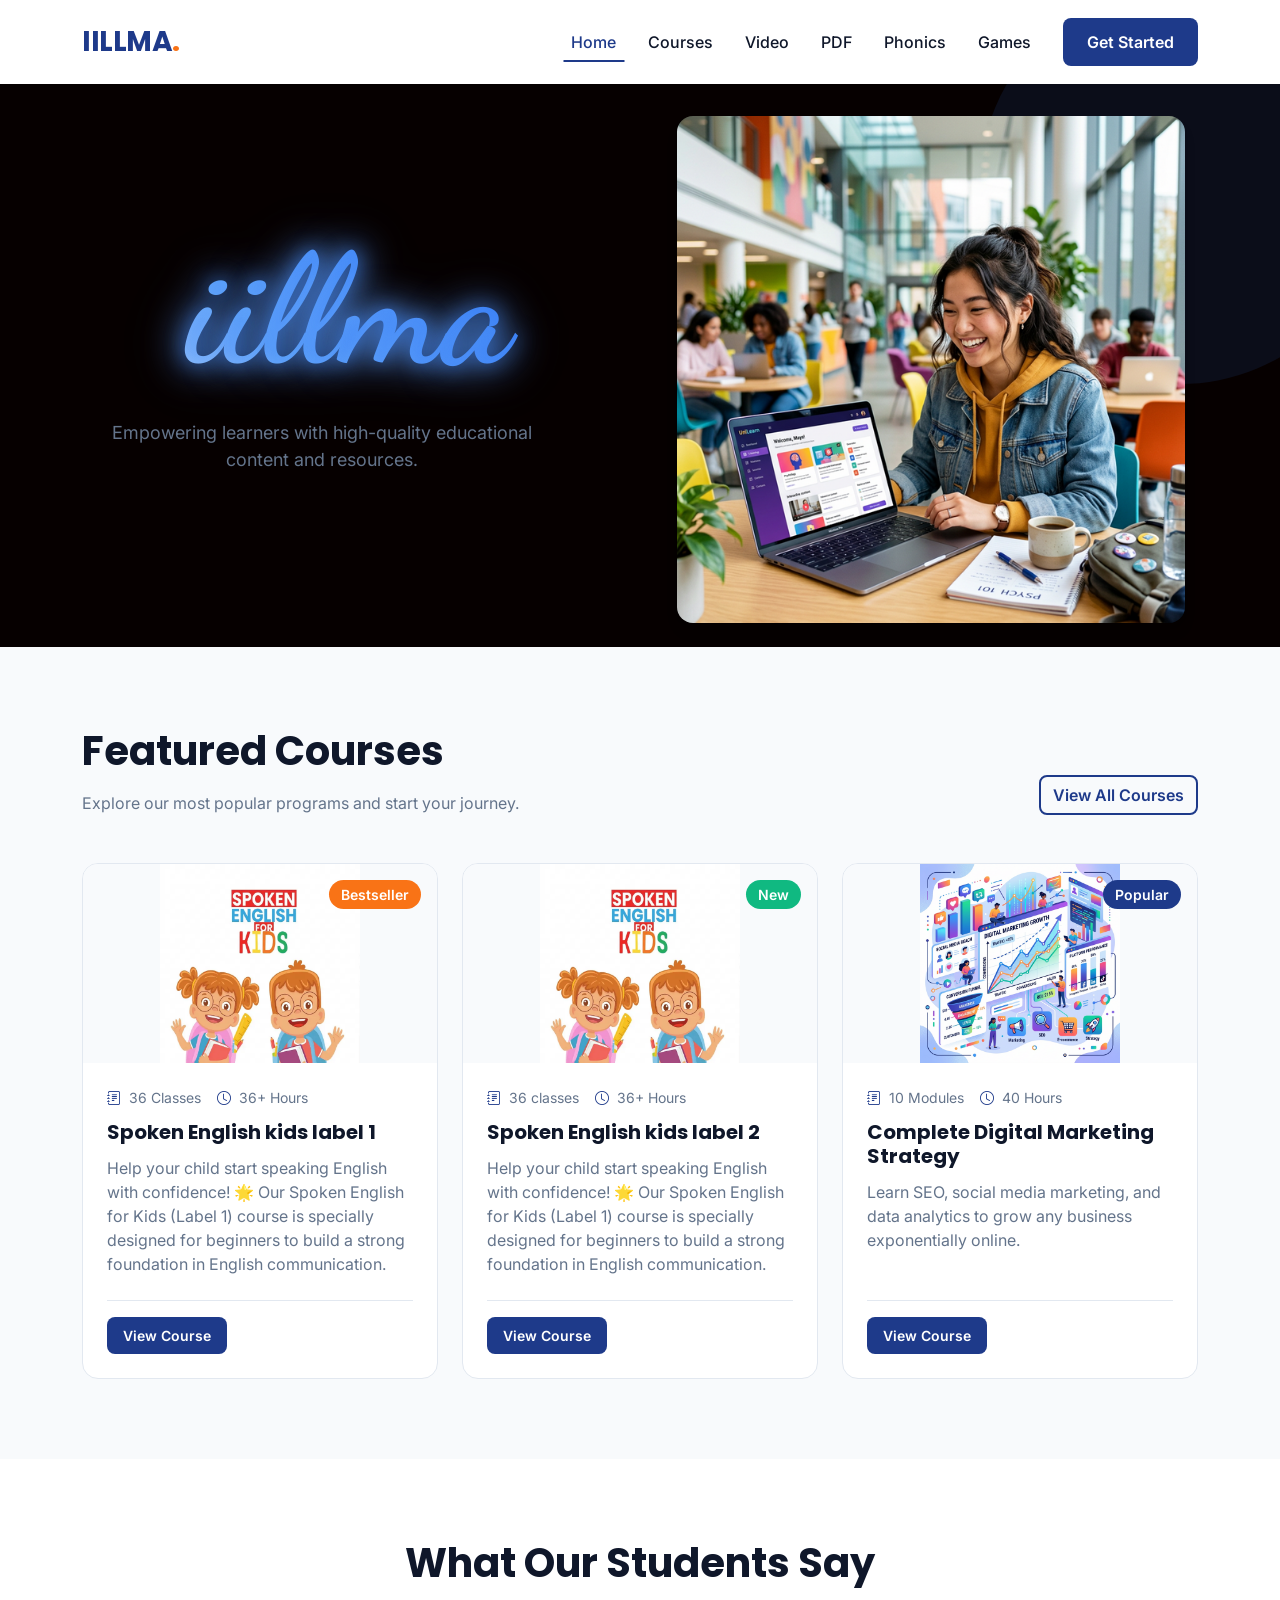
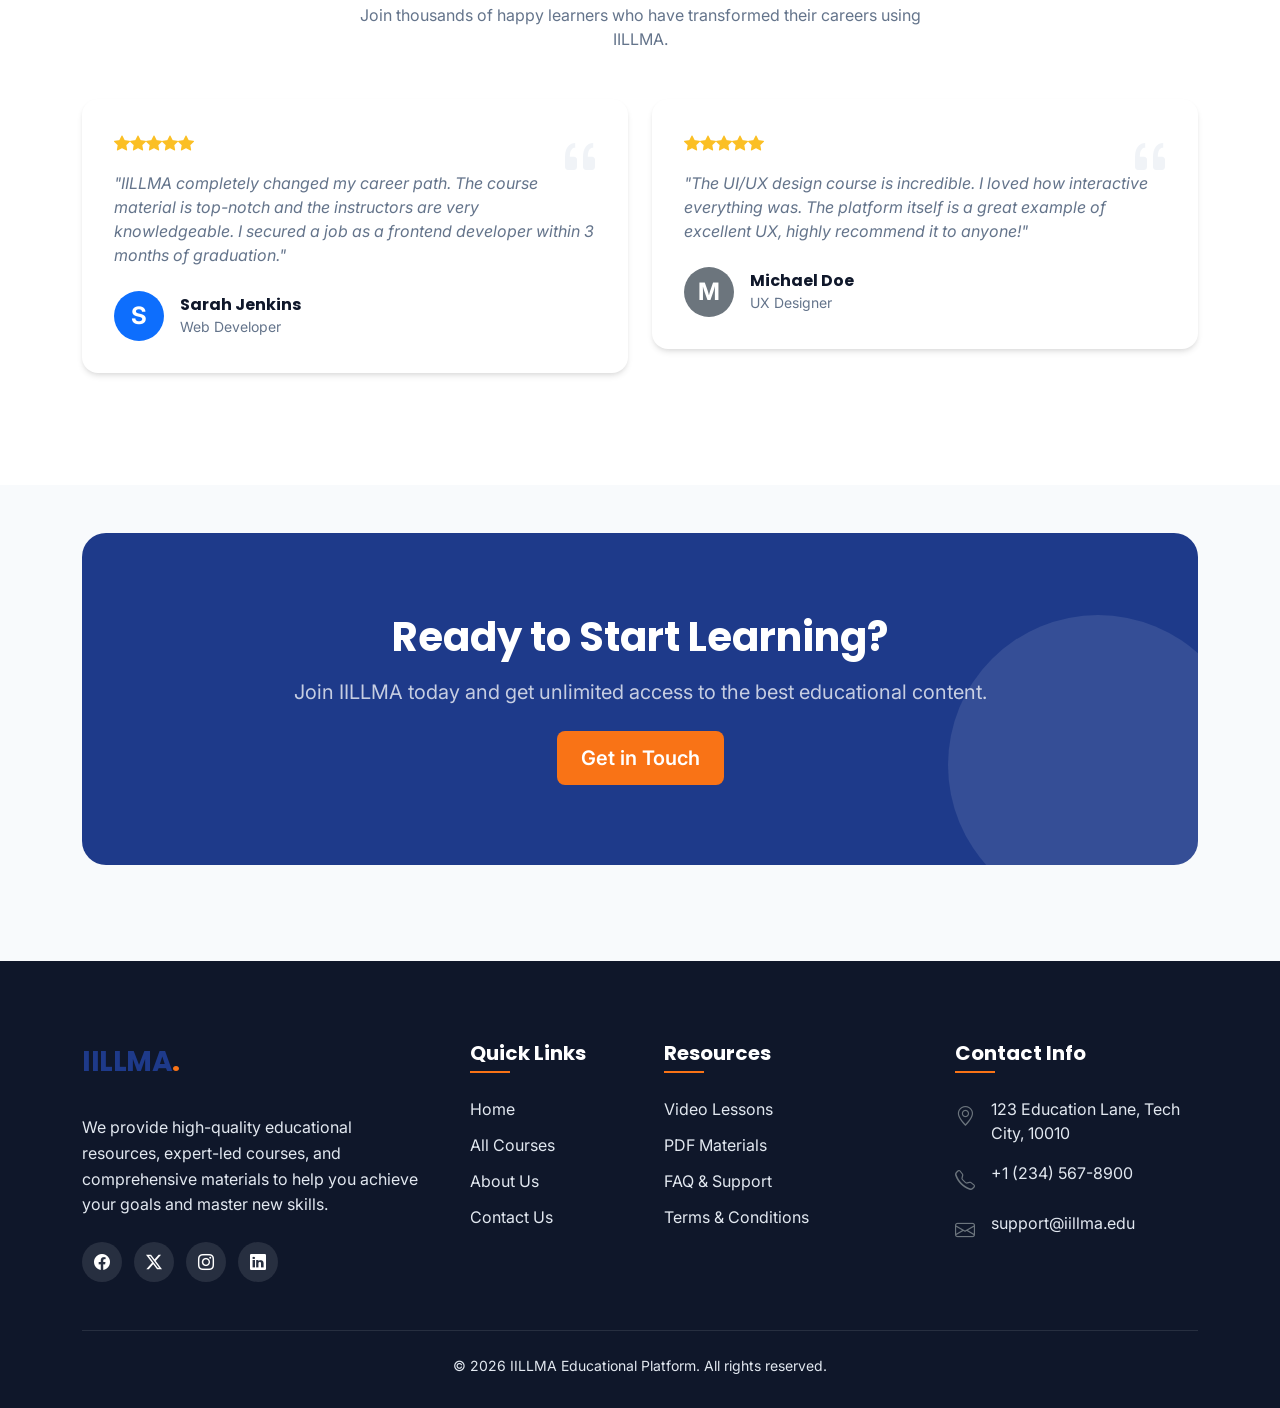
==== commit e6fb15f9: "update navigation links and add games page" ====
--- a/iillma/index.html
+++ b/iillma/index.html
@@ -25,13 +25,13 @@
       <div class="collapse navbar-collapse" id="navbarNav">
         <ul class="navbar-nav ms-auto align-items-lg-center">
           <li class="nav-item"><a class="nav-link" href="index.html">Home</a></li>
-          <li class="nav-item"><a class="nav-link" href="#courses">Courses</a></li>
-          <li class="nav-item"><a class="nav-link" href="#video">Video</a></li>
-          <li class="nav-item"><a class="nav-link" href="#">PDF</a></li>
-          <li class="nav-item"><a class="nav-link" href="#">Phonics</a></li>
-          <li class="nav-item"><a class="nav-link" href="#">Games</a></li>
+          <li class="nav-item"><a class="nav-link" href="courses.html">Courses</a></li>
+          <li class="nav-item"><a class="nav-link" href="video.html">Video</a></li>
+          <li class="nav-item"><a class="nav-link" href="pdf.html">PDF</a></li>
+          <li class="nav-item"><a class="nav-link" href="phonics.html">Phonics</a></li>
+          <li class="nav-item"><a class="nav-link" href="games.html">Games</a></li>
           <li class="nav-item ms-lg-3 mt-3 mt-lg-0">
-            <a href="#" class="btn btn-primary-custom d-block d-lg-inline-block">Get Started</a>
+            <a href="courses.html" class="btn btn-primary-custom d-block d-lg-inline-block">Get Started</a>
           </li>
         </ul>
       </div>
--- a/iillma/css/style.css
+++ b/iillma/css/style.css
@@ -212,7 +212,7 @@
   border-radius: var(--radius-lg);
   box-shadow: var(--shadow-xl);
   animation: float 6s ease-in-out infinite;
-  max-width: 80%;
+  max-width: 95%;
   margin: 0 auto;
 }
 .hero-image {
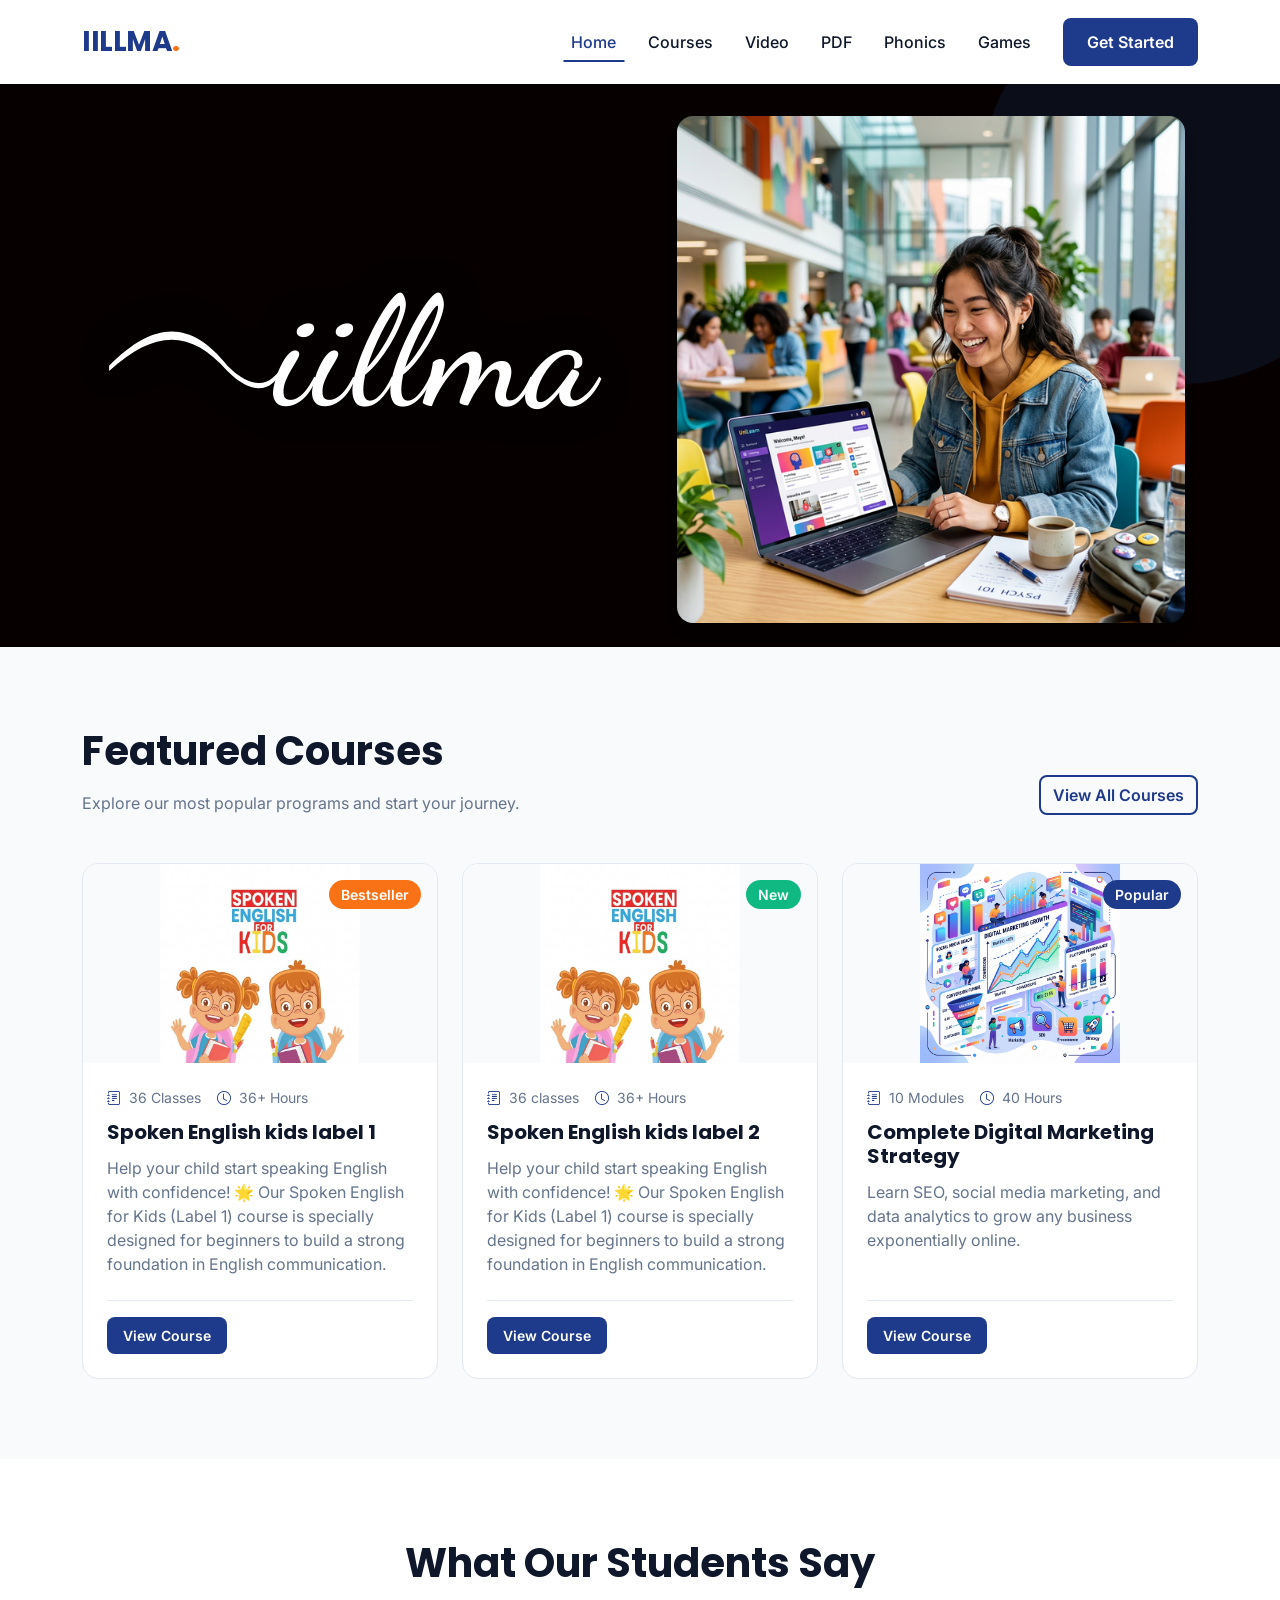
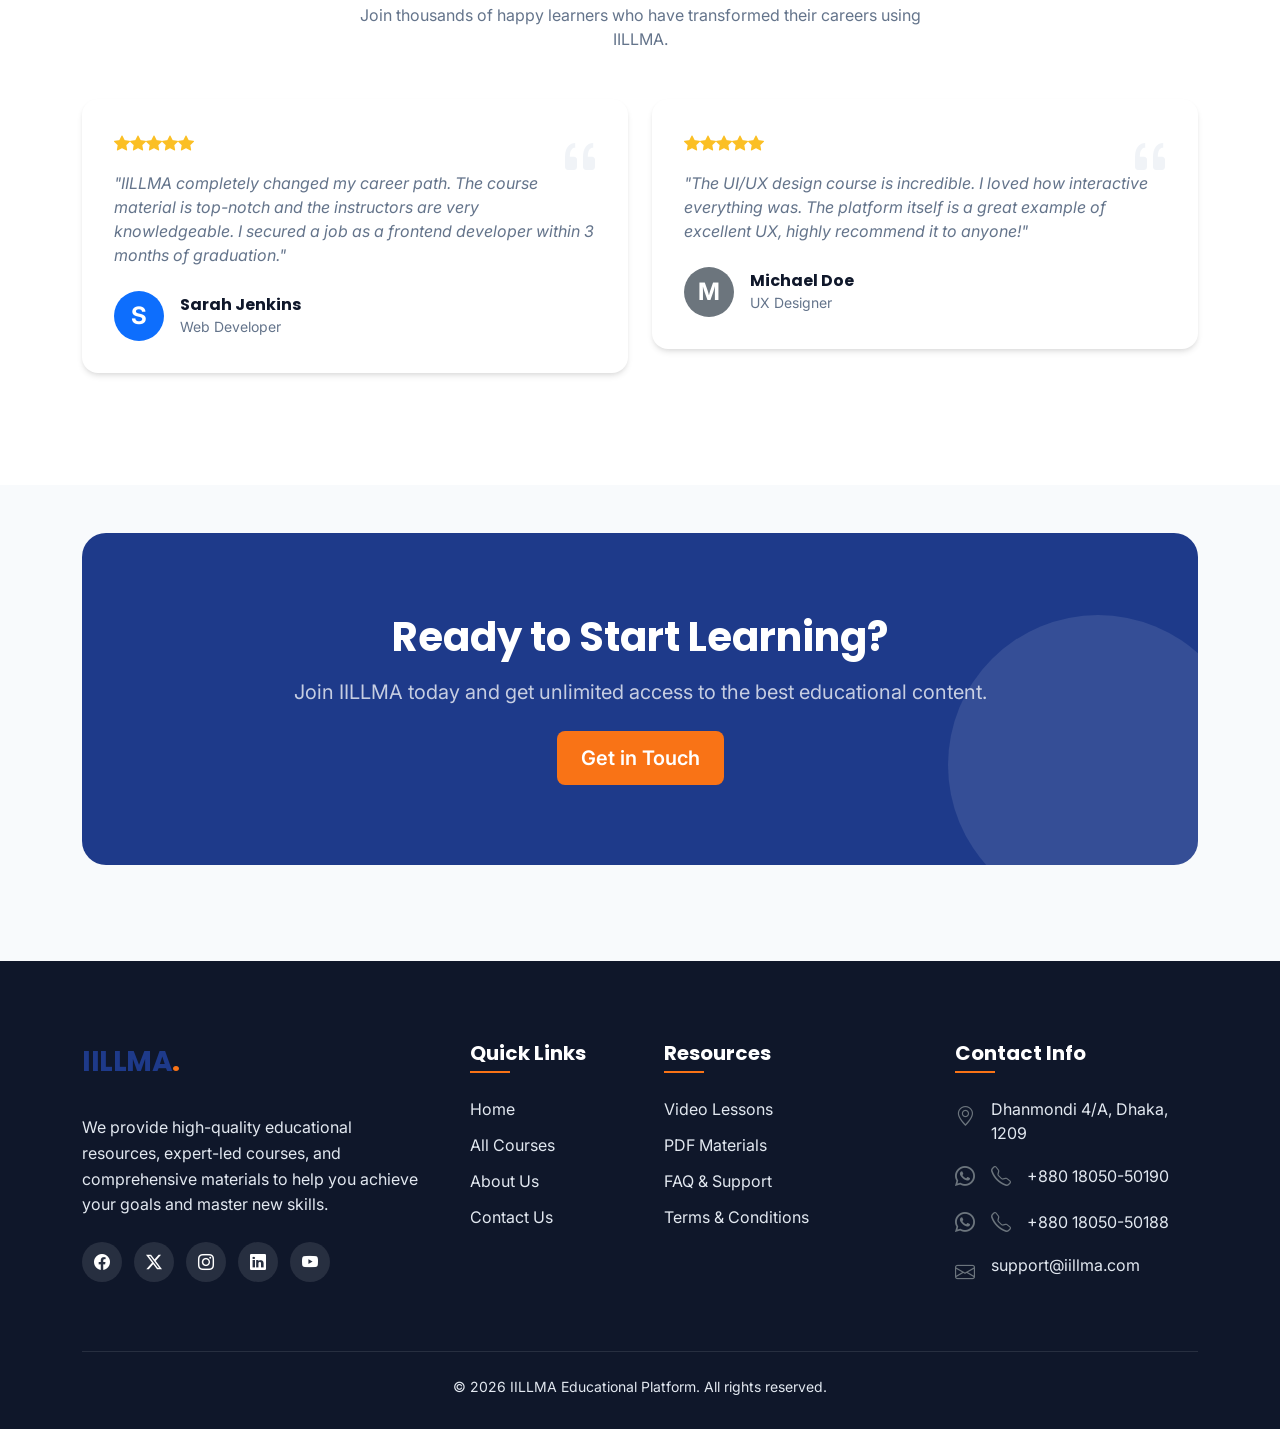
==== commit 2a37271d: "update fotter" ====
--- a/iillma/index.html
+++ b/iillma/index.html
@@ -5,7 +5,7 @@
   <meta name="viewport" content="width=device-width, initial-scale=1.0">
   <meta name="description" content="IILLMA - Modern Educational Platform. Learn online with high-quality courses, videos, and PDF resources.">
   <title>IILLMA | Modern Educational Platform</title>
-  
+  <meta name="google-site-verification" content="Wsl0ronGrk-hGA7e1ICKC-4wX28mm_nGUzNh2E7AUTg" />
   <!-- Bootstrap 5 CSS -->
   <link href="https://cdn.jsdelivr.net/npm/bootstrap@5.3.2/dist/css/bootstrap.min.css" rel="stylesheet">
   <!-- Bootstrap Icons -->
@@ -44,7 +44,7 @@
       <div class="row align-items-center g-5">
         <div class="col-lg-6 hero-content">
           <h1 class="calligraphy">iillma</h1>
-          <p class="hero-subtitle">Empowering learners with high-quality educational content and resources.</p>
+          
         </div>
         <div class="col-lg-6">
           <div class="hero-image-wrapper">
@@ -210,6 +210,7 @@
             <a href="#"><i class="bi bi-twitter-x"></i></a>
             <a href="#"><i class="bi bi-instagram"></i></a>
             <a href="#"><i class="bi bi-linkedin"></i></a>
+            <a href="#"><i class="bi bi-youtube"></i></a>
           </div>
         </div>
         <div class="col-lg-2 col-md-6">
@@ -233,9 +234,10 @@
         <div class="col-lg-3 col-md-6">
           <h4 class="footer-title">Contact Info</h4>
           <ul class="footer-links" style="color: var(--gray-light)">
-            <li class="d-flex mb-3"><i class="bi bi-geo-alt text-secondary me-3 mt-1 fs-5"></i> 123 Education Lane, Tech City, 10010</li>
-            <li class="d-flex mb-3"><i class="bi bi-telephone text-secondary me-3 mt-1 fs-5"></i> +1 (234) 567-8900</li>
-            <li class="d-flex mb-3"><i class="bi bi-envelope text-secondary me-3 mt-1 fs-5"></i> support@iillma.edu</li>
+            <li class="d-flex mb-3"><i class="bi bi-geo-alt text-secondary me-3 mt-1 fs-5"></i> Dhanmondi 4/A, Dhaka, 1209</li>
+            <li class="d-flex align-items-center mb-3"><i class="bi bi-whatsapp text-secondary me-3 fs-5"></i><i class="bi bi-telephone text-secondary me-3 fs-5"></i> +880 18050-50190</li>
+            <li class="d-flex align-items-center mb-3"><i class="bi bi-whatsapp text-secondary me-3 fs-5"></i><i class="bi bi-telephone text-secondary me-3 fs-5"></i> +880 18050-50188</li>
+            <li class="d-flex mb-3"><i class="bi bi-envelope text-secondary me-3 mt-1 fs-5"></i> support@iillma.com</li>
           </ul>
         </div>
       </div>
--- a/iillma/css/style.css
+++ b/iillma/css/style.css
@@ -2,26 +2,28 @@
 @import url('https://fonts.googleapis.com/css2?family=Inter:wght@300;400;500;600;700;800&family=Poppins:wght@500;600;700&family=Great+Vibes&family=Dancing+Script:wght@400;700&display=swap');
 
 :root {
-  --primary: #1e3a8a; /* Deep Indigo */
-  --primary-light: #3b82f6; 
-  --secondary: #f97316; /* Vibrant Orange */
+  --primary: #1e3a8a;
+  /* Deep Indigo */
+  --primary-light: #3b82f6;
+  --secondary: #f97316;
+  /* Vibrant Orange */
   --secondary-hover: #ea580c;
   --dark: #0f172a;
   --light: #f8fafc;
   --gray: #64748b;
   --gray-light: #e2e8f0;
   --white: #ffffff;
-  
+
   --shadow-sm: 0 1px 3px rgba(0, 0, 0, 0.1);
   --shadow-md: 0 4px 6px -1px rgba(0, 0, 0, 0.1), 0 2px 4px -1px rgba(0, 0, 0, 0.06);
   --shadow-lg: 0 10px 15px -3px rgba(0, 0, 0, 0.1), 0 4px 6px -2px rgba(0, 0, 0, 0.05);
   --shadow-hover: 0 20px 25px -5px rgba(0, 0, 0, 0.1), 0 10px 10px -5px rgba(0, 0, 0, 0.04);
-  
+
   --radius-sm: 0.375rem;
   --radius-md: 0.5rem;
   --radius-lg: 1rem;
   --radius-xl: 1.5rem;
-  
+
   --transition-fast: 0.2s ease;
   --transition-normal: 0.3s ease-in-out;
 }
@@ -34,39 +36,88 @@
   overflow-x: hidden;
 }
 
-h1, h2, h3, h4, h5, h6, .brand-font {
+h1,
+h2,
+h3,
+h4,
+h5,
+h6,
+.brand-font {
   font-family: 'Poppins', sans-serif;
   font-weight: 700;
 }
 
 .calligraphy {
   font-family: 'Dancing Script', cursive;
+  font-weight: 550;
+  /* reset bold from h1 */
   font-size: clamp(5.5rem, 12vw, 9.5rem);
   max-width: 100%;
-  background: linear-gradient(45deg, #dbeafe, #60a5fa, #3b82f6, #2563eb);
-  -webkit-background-clip: text;
-  -webkit-text-fill-color: transparent;
-  background-clip: text;
-  text-shadow: 0 0 20px rgba(59, 130, 246, 0.7), 0 0 40px rgba(147, 197, 253, 0.6);
+  color: #ffffff;
   letter-spacing: 2px;
   line-height: 1;
   margin-bottom: 2rem;
   text-align: center;
-  filter: drop-shadow(0 0 18px rgba(59, 130, 246, 0.5));
+  filter: drop-shadow(0 0 18px rgba(0, 0, 0, 0.3));
   white-space: nowrap;
   animation: calligraphyPulse 2.5s ease-in-out infinite;
-}
+  display: flex !important;
+  align-items: center;
+  justify-content: center;
+}
+
+.calligraphy::before {
+  content: "";
+  display: inline-block;
+
+  width: 1.2em;
+  height: 0.6em;
+  background-color: currentColor;
+  -webkit-mask-image: url("data:image/svg+xml;charset=utf-8,%3Csvg xmlns='http://www.w3.org/2000/svg' viewBox='0 0 100 50'%3E%3Cpath d='M5,25 C30,0 50,0 70,25 C85,40 95,35 100,25 L100,28 C95,38 85,43 70,28 C50,5 30,5 5,28 Z' fill='black'/%3E%3C/svg%3E");
+  mask-image: url("data:image/svg+xml;charset=utf-8,%3Csvg xmlns='http://www.w3.org/2000/svg' viewBox='0 0 100 50'%3E%3Cpath d='M5,25 C30,0 50,0 70,25 C85,40 95,35 100,25 L100,28 C95,38 85,43 70,28 C50,5 30,5 5,28 Z' fill='black'/%3E%3C/svg%3E");
+  -webkit-mask-size: 100% 100%;
+  mask-size: 100% 100%;
+  -webkit-mask-repeat: no-repeat;
+  mask-repeat: no-repeat;
+  margin-right: -0.050em;
+  transform: translateY(0.08em);
+}
+
+/* .calligraphy::after {
+  content: "";
+  display: inline-block;
+
+  width: 2.0em;
+  height: 0.5em;
+  background-color: currentColor;
+
+  
+  -webkit-mask-image: url("data:image/svg+xml;charset=utf-8,%3Csvg xmlns='http://www.w3.org/2000/svg' viewBox='0 0 100 50'%3E%3Cpath d='M0,35 C10,15 30,10 50,25 C70,40 85,25 100,25 L100,32 C85,32 70,47 50,32 C30,17 10,24 0,43 Z' fill='black'/%3E%3C/svg%3E");
+  mask-image: url("data:image/svg+xml;charset=utf-8,%3Csvg xmlns='http://www.w3.org/2000/svg' viewBox='0 0 100 50'%3E%3Cpath d='M0,35 C10,15 30,10 50,25 C70,40 85,25 100,25 L100,32 C85,32 70,47 50,32 C30,17 10,24 0,43 Z' fill='black'/%3E%3C/svg%3E");
+
+  -webkit-mask-size: 100% 100%;
+  mask-size: 100% 100%;
+  -webkit-mask-repeat: no-repeat;
+  mask-repeat: no-repeat;
+
+
+  margin-left: -0.06em;
+  transform: translateY(0.12em);
+} */
 
 @keyframes calligraphyPulse {
-  0%, 100% {
+
+  0%,
+  100% {
     transform: scale(1);
-    text-shadow: 0 0 20px rgba(59, 130, 246, 0.7), 0 0 40px rgba(147, 197, 253, 0.6);
-    filter: drop-shadow(0 0 18px rgba(59, 130, 246, 0.5));
-  }
+    text-shadow: 0 0 20px rgba(0, 0, 0, 0.3);
+    filter: drop-shadow(0 0 18px rgba(0, 0, 0, 0.3));
+  }
+
   50% {
     transform: scale(1.04);
-    text-shadow: 0 0 26px rgba(59, 130, 246, 0.85), 0 0 50px rgba(147, 197, 253, 0.75);
-    filter: drop-shadow(0 0 24px rgba(59, 130, 246, 0.6));
+    text-shadow: 0 0 26px rgba(0, 0, 0, 0.4);
+    filter: drop-shadow(0 0 24px rgba(0, 0, 0, 0.4));
   }
 }
 
@@ -84,6 +135,7 @@
   border: none;
   transition: var(--transition-normal);
 }
+
 .btn-primary-custom:hover {
   background-color: var(--primary-light);
   color: var(--white);
@@ -100,6 +152,7 @@
   border: none;
   transition: var(--transition-normal);
 }
+
 .btn-secondary-custom:hover {
   background-color: var(--secondary-hover);
   color: var(--white);
@@ -116,6 +169,7 @@
   font-weight: 600;
   transition: var(--transition-normal);
 }
+
 .btn-outline-custom:hover {
   background-color: var(--primary);
   color: var(--white);
@@ -129,29 +183,36 @@
   background: var(--white);
   box-shadow: var(--shadow-sm);
 }
+
 .navbar.sticky-top.scrolled {
   padding: 0.5rem 0;
   box-shadow: var(--shadow-md);
   background-color: rgba(255, 255, 255, 0.95);
   backdrop-filter: blur(10px);
 }
+
 .navbar-brand {
   font-size: 1.75rem;
   color: var(--primary) !important;
   letter-spacing: -0.5px;
 }
+
 .navbar-brand span {
   color: var(--secondary);
 }
+
 .nav-link {
   font-weight: 500;
   color: var(--dark) !important;
   margin: 0 0.5rem;
   position: relative;
 }
-.nav-link:hover, .nav-link.active {
+
+.nav-link:hover,
+.nav-link.active {
   color: var(--primary) !important;
 }
+
 .nav-link::after {
   content: '';
   position: absolute;
@@ -163,7 +224,9 @@
   transition: var(--transition-normal);
   transform: translateX(-50%);
 }
-.nav-link:hover::after, .nav-link.active::after {
+
+.nav-link:hover::after,
+.nav-link.active::after {
   width: 100%;
 }
 
@@ -175,6 +238,7 @@
   position: relative;
   overflow: hidden;
 }
+
 .hero-section::before {
   content: '';
   position: absolute;
@@ -187,19 +251,23 @@
   border-radius: 50%;
   z-index: 0;
 }
+
 .hero-content {
   position: relative;
   z-index: 1;
 }
+
 .hero-title {
   font-size: 3.5rem;
   line-height: 1.2;
   margin-bottom: 1.5rem;
   color: var(--dark);
 }
+
 .hero-title span {
   color: var(--primary);
 }
+
 .hero-subtitle {
   font-size: 1.125rem;
   color: var(--gray);
@@ -207,6 +275,7 @@
   max-width: 90%;
   text-align: center;
 }
+
 .hero-image-wrapper {
   position: relative;
   border-radius: var(--radius-lg);
@@ -215,6 +284,7 @@
   max-width: 95%;
   margin: 0 auto;
 }
+
 .hero-image {
   border-radius: var(--radius-lg);
   box-shadow: var(--shadow-lg);
@@ -229,24 +299,35 @@
 }
 
 @keyframes float {
-  0% { transform: translateY(0px); }
-  50% { transform: translateY(-15px); }
-  100% { transform: translateY(0px); }
+  0% {
+    transform: translateY(0px);
+  }
+
+  50% {
+    transform: translateY(-15px);
+  }
+
+  100% {
+    transform: translateY(0px);
+  }
 }
 
 /* --- Sections Common --- */
 .section-padding {
   padding: 5rem 0;
 }
+
 .section-title {
   text-align: center;
   margin-bottom: 3rem;
 }
+
 .section-title h2 {
   font-size: 2.5rem;
   color: var(--dark);
   margin-bottom: 1rem;
 }
+
 .section-title p {
   color: var(--gray);
   max-width: 600px;
@@ -264,24 +345,29 @@
   display: flex;
   flex-direction: column;
 }
+
 .modern-card:hover {
   transform: translateY(-10px);
   box-shadow: var(--shadow-hover);
   border-color: transparent;
 }
+
 .card-img-wrapper {
   overflow: hidden;
   position: relative;
 }
+
 .card-img-top {
   transition: var(--transition-normal);
   aspect-ratio: 16/9;
   object-fit: contain;
   background-color: var(--light);
 }
+
 .modern-card:hover .card-img-top {
   transform: scale(1.05);
 }
+
 .card-badge {
   position: absolute;
   top: 1rem;
@@ -293,12 +379,14 @@
   font-size: 0.875rem;
   font-weight: 600;
 }
+
 .modern-card-body {
   padding: 1.5rem;
   flex-grow: 1;
   display: flex;
   flex-direction: column;
 }
+
 .card-meta {
   display: flex;
   gap: 1rem;
@@ -306,20 +394,24 @@
   font-size: 0.875rem;
   margin-bottom: 0.75rem;
 }
+
 .card-meta i {
   color: var(--primary);
   margin-right: 0.25rem;
 }
+
 .modern-card-title {
   font-size: 1.25rem;
   margin-bottom: 0.75rem;
   color: var(--dark);
 }
+
 .modern-card-text {
   color: var(--gray);
   margin-bottom: 1.5rem;
   flex-grow: 1;
 }
+
 .card-footer-custom {
   display: flex;
   justify-content: space-between;
@@ -327,6 +419,7 @@
   padding-top: 1rem;
   border-top: 1px solid var(--gray-light);
 }
+
 .course-price {
   font-weight: 700;
   color: var(--primary);
@@ -342,11 +435,13 @@
   transition: var(--transition-normal);
   border: 1px solid var(--gray-light);
 }
+
 .feature-box:hover {
   box-shadow: var(--shadow-lg);
   border-color: var(--primary-light);
   transform: translateY(-5px);
 }
+
 .feature-icon {
   width: 70px;
   height: 70px;
@@ -360,10 +455,12 @@
   margin: 0 auto 1.5rem;
   transition: var(--transition-normal);
 }
+
 .feature-box:hover .feature-icon {
   background: var(--primary-light);
   color: var(--white);
 }
+
 .feature-box h4 {
   margin-bottom: 1rem;
   font-size: 1.25rem;
@@ -378,6 +475,7 @@
   margin-bottom: 2rem;
   position: relative;
 }
+
 .quote-icon {
   position: absolute;
   top: 1.5rem;
@@ -386,6 +484,7 @@
   color: var(--gray-light);
   opacity: 0.5;
 }
+
 .testimonial-text {
   font-style: italic;
   color: var(--gray);
@@ -393,10 +492,12 @@
   position: relative;
   z-index: 1;
 }
+
 .client-info {
   display: flex;
   align-items: center;
 }
+
 .client-img {
   width: 50px;
   height: 50px;
@@ -404,14 +505,17 @@
   margin-right: 1rem;
   object-fit: cover;
 }
+
 .client-details h5 {
   margin: 0;
   font-size: 1rem;
 }
+
 .client-details span {
   font-size: 0.875rem;
   color: var(--gray);
 }
+
 .rating {
   color: #fbbf24;
   margin-bottom: 1rem;
@@ -427,6 +531,7 @@
   position: relative;
   overflow: hidden;
 }
+
 .cta-section::after {
   content: '';
   position: absolute;
@@ -434,9 +539,10 @@
   right: -50px;
   width: 300px;
   height: 300px;
-  background: rgba(255,255,255,0.1);
+  background: rgba(255, 255, 255, 0.1);
   border-radius: 50%;
 }
+
 .cta-title {
   font-size: 2.5rem;
   margin-bottom: 1rem;
@@ -448,6 +554,7 @@
   color: var(--white);
   padding: 5rem 0 2rem;
 }
+
 .footer-title {
   color: var(--white);
   font-size: 1.25rem;
@@ -455,6 +562,7 @@
   position: relative;
   padding-bottom: 0.5rem;
 }
+
 .footer-title::after {
   content: '';
   position: absolute;
@@ -464,45 +572,53 @@
   height: 2px;
   background: var(--secondary);
 }
+
 .footer-text {
   color: var(--gray-light);
   line-height: 1.6;
 }
+
 .footer-links {
   list-style: none;
   padding: 0;
 }
+
 .footer-links li {
   margin-bottom: 0.75rem;
 }
+
 .footer-links a {
   color: var(--gray-light);
   transition: var(--transition-fast);
 }
+
 .footer-links a:hover {
   color: var(--secondary);
   padding-left: 5px;
 }
+
 .social-links a {
   display: inline-flex;
   align-items: center;
   justify-content: center;
   width: 40px;
   height: 40px;
-  background: rgba(255,255,255,0.1);
+  background: rgba(255, 255, 255, 0.1);
   color: var(--white);
   border-radius: 50%;
   margin-right: 0.5rem;
   transition: var(--transition-fast);
 }
+
 .social-links a:hover {
   background: var(--secondary);
   transform: translateY(-3px);
 }
+
 .footer-bottom {
   margin-top: 3rem;
   padding-top: 1.5rem;
-  border-top: 1px solid rgba(255,255,255,0.1);
+  border-top: 1px solid rgba(255, 255, 255, 0.1);
   text-align: center;
   color: var(--gray-light);
   font-size: 0.875rem;
@@ -518,6 +634,7 @@
   aspect-ratio: 16/9;
   margin-bottom: 2rem;
 }
+
 .video-thumbnail {
   position: relative;
   border-radius: var(--radius-md);
@@ -525,6 +642,7 @@
   cursor: pointer;
   background: #000;
 }
+
 .video-thumbnail img {
   width: 100%;
   aspect-ratio: 16/9;
@@ -532,10 +650,12 @@
   opacity: 0.8;
   transition: var(--transition-normal);
 }
+
 .video-thumbnail:hover img {
   opacity: 0.5;
   transform: scale(1.05);
 }
+
 .play-icon {
   position: absolute;
   top: 50%;
@@ -543,7 +663,7 @@
   transform: translate(-50%, -50%);
   width: 50px;
   height: 50px;
-  background: rgba(255,255,255,0.9);
+  background: rgba(255, 255, 255, 0.9);
   border-radius: 50%;
   display: flex;
   align-items: center;
@@ -553,18 +673,22 @@
   transition: var(--transition-fast);
   z-index: 2;
 }
+
 .video-thumbnail:hover .play-icon {
   background: var(--secondary);
   color: var(--white);
   transform: translate(-50%, -50%) scale(1.1);
 }
+
 .video-info {
   padding: 1rem 0;
 }
+
 .video-info h5 {
   margin-bottom: 0.25rem;
   font-size: 1rem;
 }
+
 .video-info p {
   color: var(--gray);
   font-size: 0.875rem;
@@ -582,22 +706,28 @@
   transition: var(--transition-normal);
   margin-bottom: 1rem;
 }
+
 .pdf-card:hover {
   box-shadow: var(--shadow-md);
   border-color: var(--primary-light);
   transform: translateY(-2px);
 }
+
 .pdf-icon {
   font-size: 2.5rem;
-  color: #ef4444; /* red for pdf */
+  color: #ef4444;
+  /* red for pdf */
   margin-right: 1.5rem;
 }
+
 .pdf-info {
   flex-grow: 1;
 }
+
 .pdf-info h5 {
   margin: 0 0 0.5rem;
 }
+
 .pdf-meta {
   color: var(--gray);
   font-size: 0.875rem;
@@ -610,6 +740,7 @@
   text-align: center;
   margin-bottom: 2rem;
 }
+
 .team-member img {
   width: 150px;
   height: 150px;
@@ -620,23 +751,28 @@
   box-shadow: var(--shadow-md);
   transition: var(--transition-normal);
 }
+
 .team-member:hover img {
   transform: scale(1.05);
   border-color: var(--primary-light);
 }
+
 .team-member h4 {
   margin-bottom: 0.25rem;
 }
+
 .team-member p {
   color: var(--primary);
   font-size: 0.875rem;
   margin-bottom: 1rem;
 }
+
 .team-social a {
   color: var(--gray);
   margin: 0 0.25rem;
   transition: var(--transition-fast);
 }
+
 .team-social a:hover {
   color: var(--primary);
 }
@@ -649,14 +785,16 @@
   border-radius: var(--radius-lg);
   height: 100%;
 }
+
 .contact-info-item {
   display: flex;
   margin-bottom: 2rem;
 }
+
 .contact-info-icon {
   width: 50px;
   height: 50px;
-  background: rgba(255,255,255,0.1);
+  background: rgba(255, 255, 255, 0.1);
   border-radius: 50%;
   display: flex;
   align-items: center;
@@ -665,27 +803,34 @@
   margin-right: 1rem;
   flex-shrink: 0;
 }
+
 .contact-info-text h4 {
   margin-top: 0;
   margin-bottom: 0.5rem;
   font-size: 1.125rem;
 }
+
 .contact-info-text p {
-  color: rgba(255,255,255,0.8);
+  color: rgba(255, 255, 255, 0.8);
   margin: 0;
 }
+
 .contact-form {
   padding: 2rem;
   background: var(--white);
   border-radius: var(--radius-lg);
   box-shadow: var(--shadow-md);
 }
-.form-control, .form-select {
+
+.form-control,
+.form-select {
   padding: 0.75rem 1rem;
   border-radius: var(--radius-sm);
   border: 1px solid var(--gray-light);
 }
-.form-control:focus, .form-select:focus {
+
+.form-control:focus,
+.form-select:focus {
   box-shadow: 0 0 0 3px rgba(59, 130, 246, 0.25);
   border-color: var(--primary-light);
 }
@@ -706,23 +851,28 @@
 .page-header .container {
   width: 100%;
 }
+
 .page-header h1 {
   font-size: 3rem;
   margin-bottom: 0.5rem;
 }
+
 .breadcrumb {
   justify-content: center;
   background: transparent;
   padding: 0;
   margin: 0;
 }
+
 .breadcrumb-item a {
   color: var(--primary-light);
 }
+
 .breadcrumb-item.active {
   color: var(--gray-light);
 }
-.breadcrumb-item + .breadcrumb-item::before {
+
+.breadcrumb-item+.breadcrumb-item::before {
   color: var(--gray);
 }
 
@@ -743,7 +893,7 @@
   z-index: 100;
   background: rgba(255, 255, 255, 0.8) !important;
   backdrop-filter: blur(15px);
-  box-shadow: 0 4px 10px rgba(0,0,0,0.03);
+  box-shadow: 0 4px 10px rgba(0, 0, 0, 0.03);
 }
 
 .sticky-filter .search-box {
@@ -836,7 +986,8 @@
 
 .playlist-item {
   display: flex;
-  align-items: center; /* Vertically center playlist items */
+  align-items: center;
+  /* Vertically center playlist items */
   gap: 15px;
   padding: 12px;
   border-radius: var(--radius-md);
@@ -871,7 +1022,7 @@
 }
 
 .item-thumbnail .badge {
-  background: rgba(0,0,0,0.8);
+  background: rgba(0, 0, 0, 0.8);
   font-size: 0.65rem;
 }
 
@@ -903,20 +1054,25 @@
   overflow: hidden;
 }
 
-.fs-7 { font-size: 0.85rem; }
+.fs-7 {
+  font-size: 0.85rem;
+}
 
 /* Custom Scrollbar */
 .custom-scrollbar::-webkit-scrollbar {
   width: 5px;
 }
+
 .custom-scrollbar::-webkit-scrollbar-track {
   background: #f1f1f1;
   border-radius: 10px;
 }
+
 .custom-scrollbar::-webkit-scrollbar-thumb {
   background: var(--gray-light);
   border-radius: 10px;
 }
+
 .custom-scrollbar::-webkit-scrollbar-thumb:hover {
   background: var(--gray);
 }
@@ -945,7 +1101,7 @@
   position: absolute;
   bottom: 8px;
   right: 8px;
-  background: rgba(0,0,0,0.8);
+  background: rgba(0, 0, 0, 0.8);
 }
 
 .play-overlay {
@@ -954,7 +1110,7 @@
   left: 0;
   width: 100%;
   height: 100%;
-  background: rgba(0,0,0,0.4);
+  background: rgba(0, 0, 0, 0.4);
   display: flex;
   align-items: center;
   justify-content: center;
@@ -982,7 +1138,7 @@
   :root {
     --section-padding: 4rem 0;
   }
-  
+
   .navbar-collapse {
     background: var(--white);
     padding: 1.5rem;
@@ -991,29 +1147,32 @@
     margin-top: 1rem;
     border: 1px solid var(--gray-light);
   }
-  
+
   .hero-title {
     font-size: 2.75rem;
   }
-  
+
   .hero-subtitle {
     max-width: 100%;
   }
-  
+
   .section-padding {
     padding: 4rem 0;
   }
-  
+
   .page-header h1 {
     font-size: 2.5rem;
   }
-  
+
   .sticky-filter .search-box {
     min-width: 100%;
     margin-top: 10px;
   }
 
-  .col-lg-5, .col-lg-7, .col-lg-8, .col-lg-4 {
+  .col-lg-5,
+  .col-lg-7,
+  .col-lg-8,
+  .col-lg-4 {
     width: 100%;
   }
 
@@ -1027,51 +1186,51 @@
   .hero-title {
     font-size: 2.25rem;
   }
-  
+
   .hero-section {
     padding: 4rem 0;
     text-align: center;
   }
-  
+
   .hero-content .d-flex {
     justify-content: center;
   }
-  
+
   .hero-image-wrapper {
     margin-top: 2.5rem;
   }
-  
+
   .section-title h2 {
     font-size: 2rem;
   }
-  
+
   .cta-title {
     font-size: 1.75rem;
   }
-  
+
   .page-header {
     min-height: 200px;
     padding: 4rem 0 2rem;
   }
-  
+
   .page-header h1 {
     font-size: 2rem;
   }
-  
+
   .footer {
     text-align: center;
   }
-  
+
   .footer-title::after {
     left: 50%;
     transform: translateX(-50%);
   }
-  
+
   .social-links {
     justify-content: center;
     display: flex;
   }
-  
+
   .footer-links li {
     margin-bottom: 0.5rem;
   }
@@ -1086,7 +1245,7 @@
     margin-right: 0;
     margin-bottom: 10px;
   }
-  
+
   .modern-card-title {
     font-size: 1.15rem;
   }
@@ -1097,21 +1256,23 @@
   .hero-title {
     font-size: 1.85rem;
   }
-  
-  .btn-primary-custom, .btn-secondary-custom, .btn-outline-custom {
+
+  .btn-primary-custom,
+  .btn-secondary-custom,
+  .btn-outline-custom {
     padding: 0.65rem 1.25rem;
     font-size: 0.9rem;
     width: 100%;
   }
-  
+
   .hero-content .d-flex.gap-3 {
     flex-direction: column;
   }
-  
+
   .section-padding {
     padding: 3rem 0;
   }
-  
+
   .navbar-brand {
     font-size: 1.5rem;
   }
@@ -1134,6 +1295,7 @@
 .no-scrollbar::-webkit-scrollbar {
   display: none;
 }
+
 .no-scrollbar {
   -ms-overflow-style: none;
   scrollbar-width: none;
@@ -1145,3 +1307,21 @@
     height: auto;
   }
 }
+
+/* Playlist Styles */
+.playlist-item {
+  cursor: pointer;
+  transition: var(--transition-fast);
+  padding: 0.75rem;
+  border-radius: var(--radius-md);
+  margin-bottom: 0.5rem;
+}
+
+.playlist-item:hover {
+  background-color: rgba(0, 0, 0, 0.05);
+}
+
+.playlist-item.active {
+  background-color: rgba(59, 130, 246, 0.1);
+  border-left: 3px solid var(--primary);
+}
